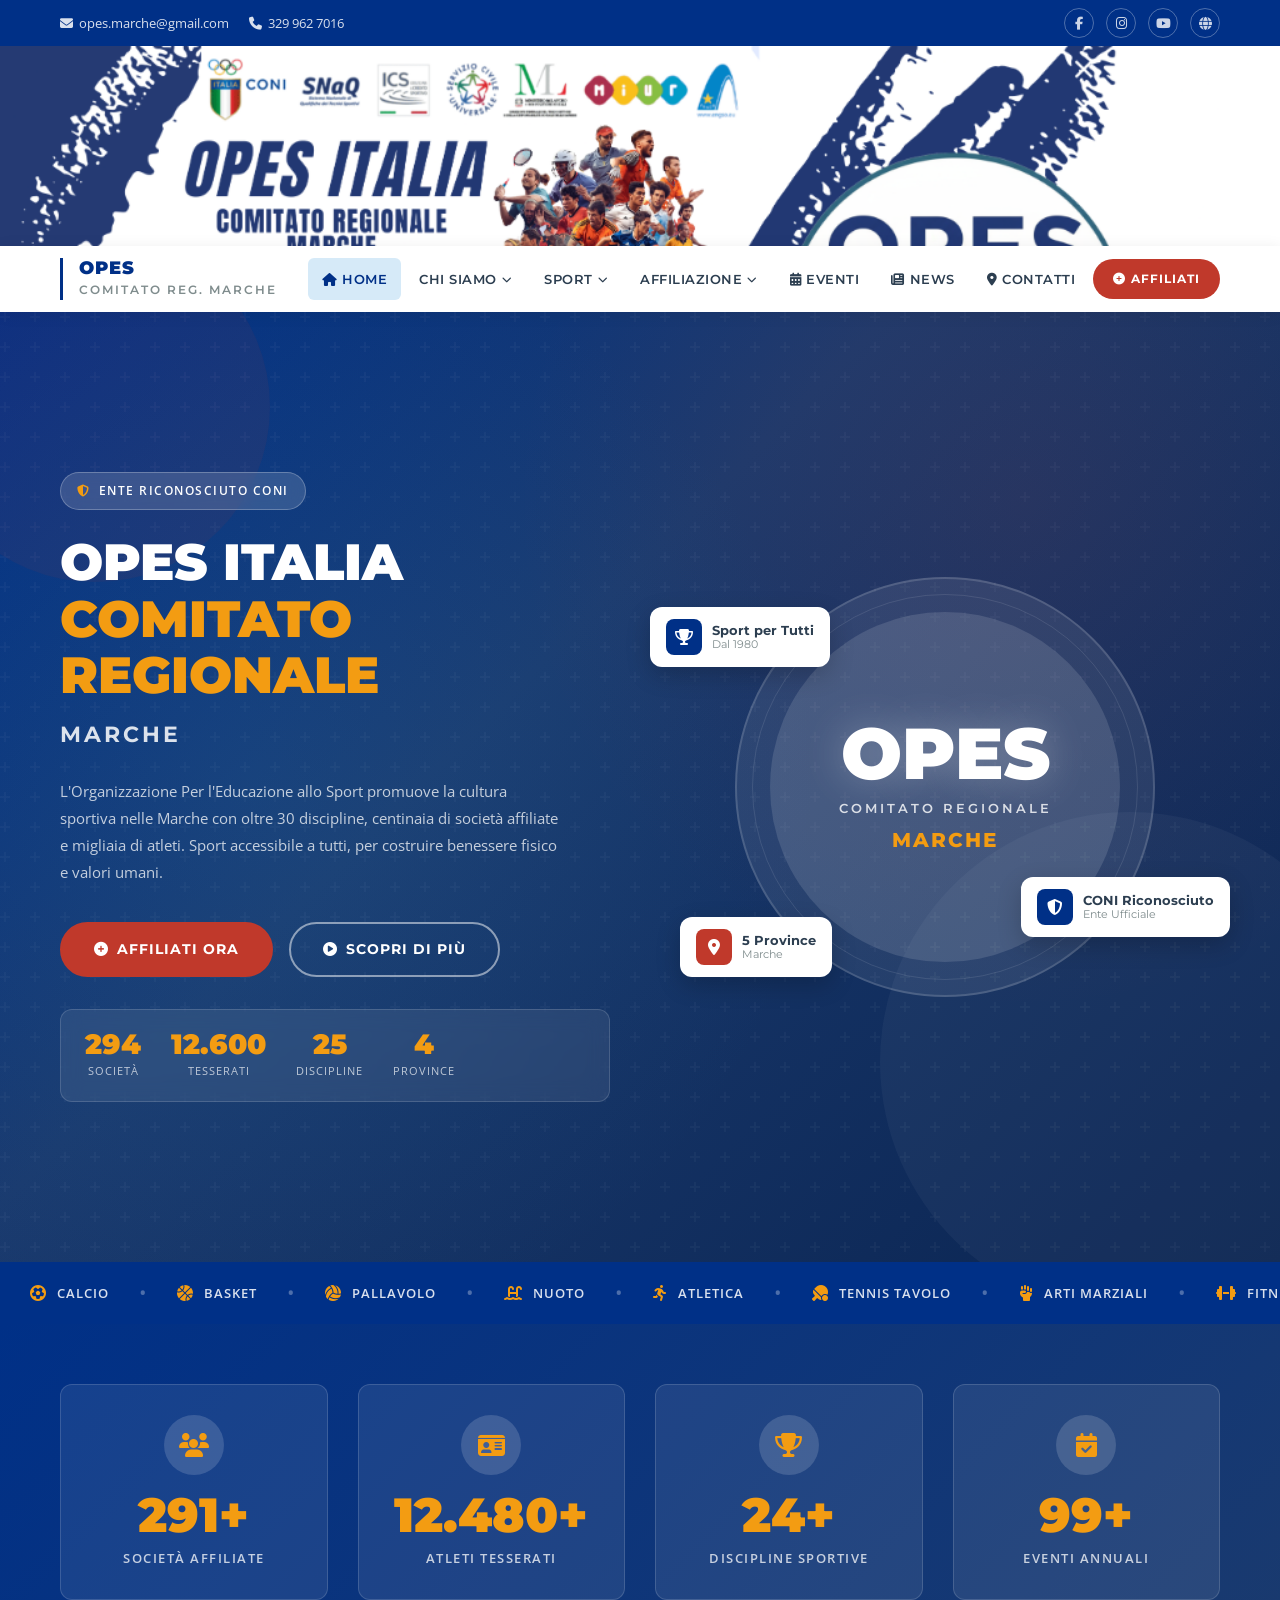
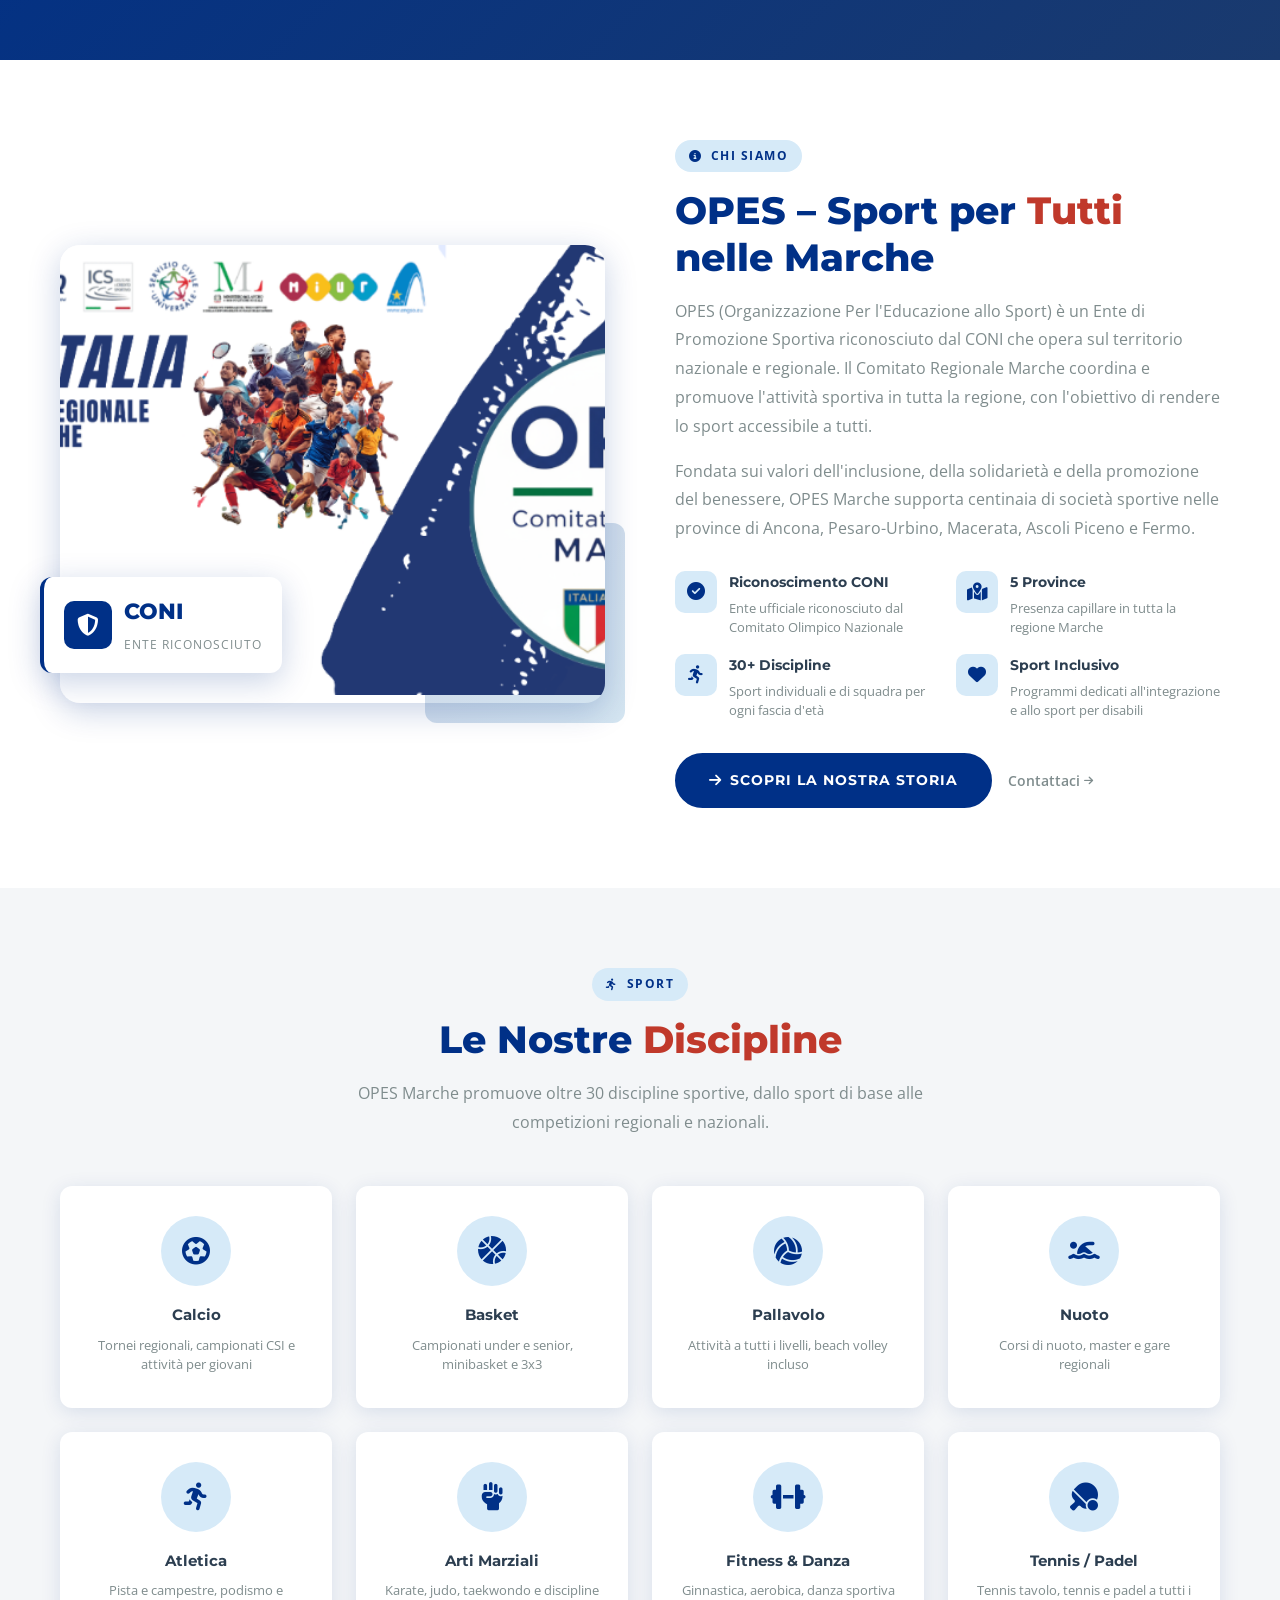
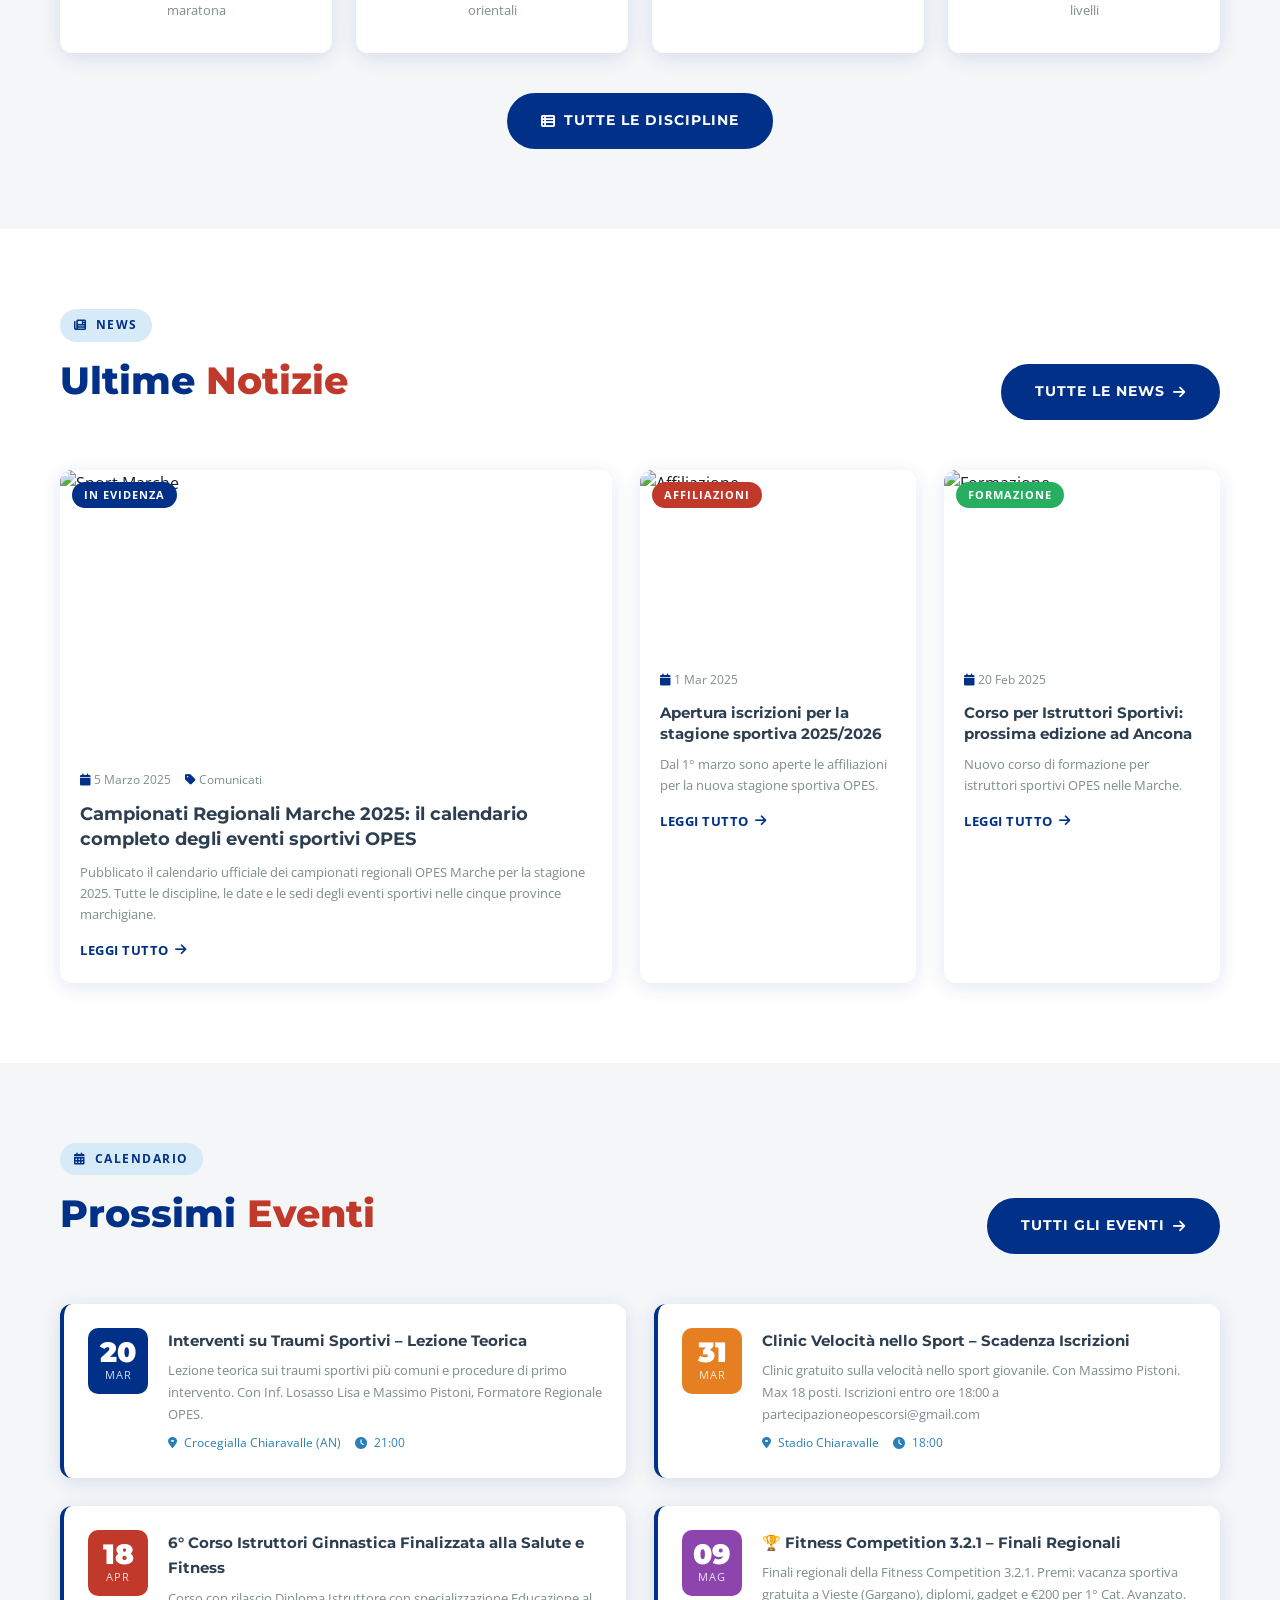
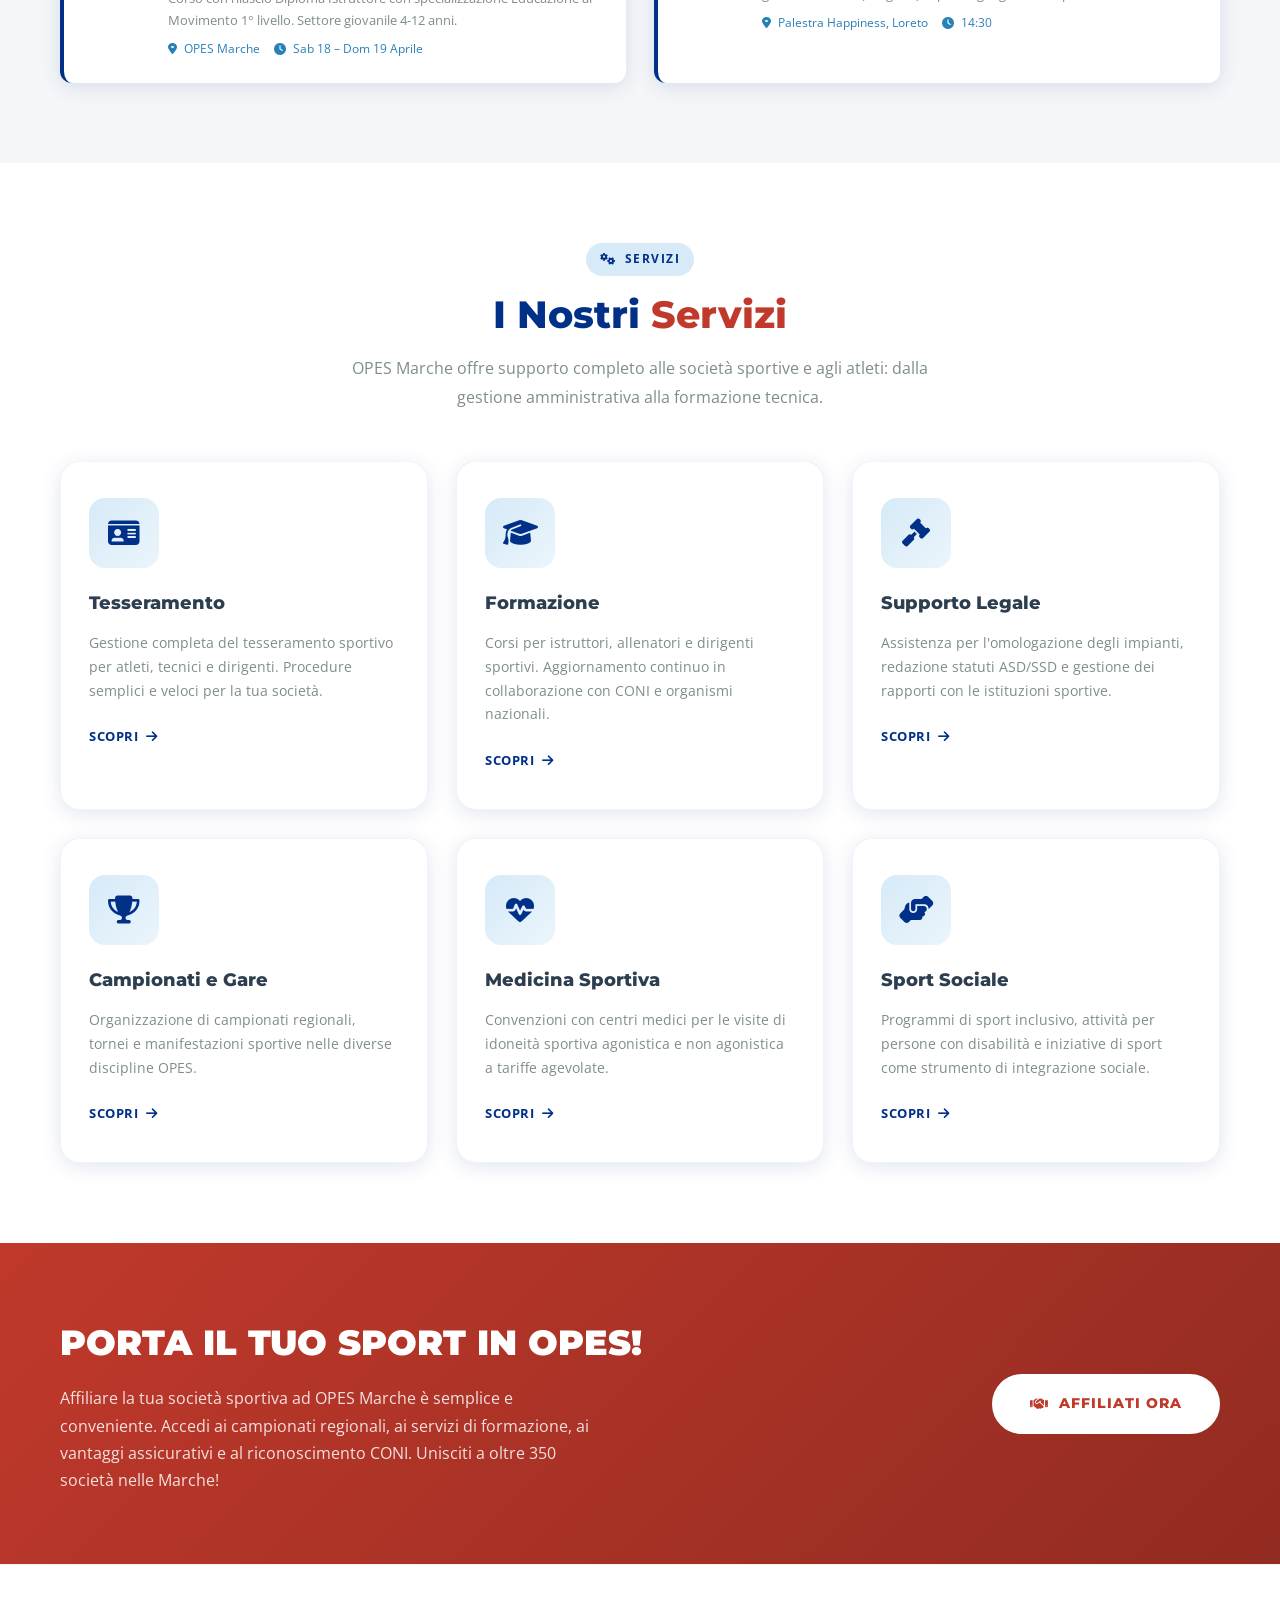
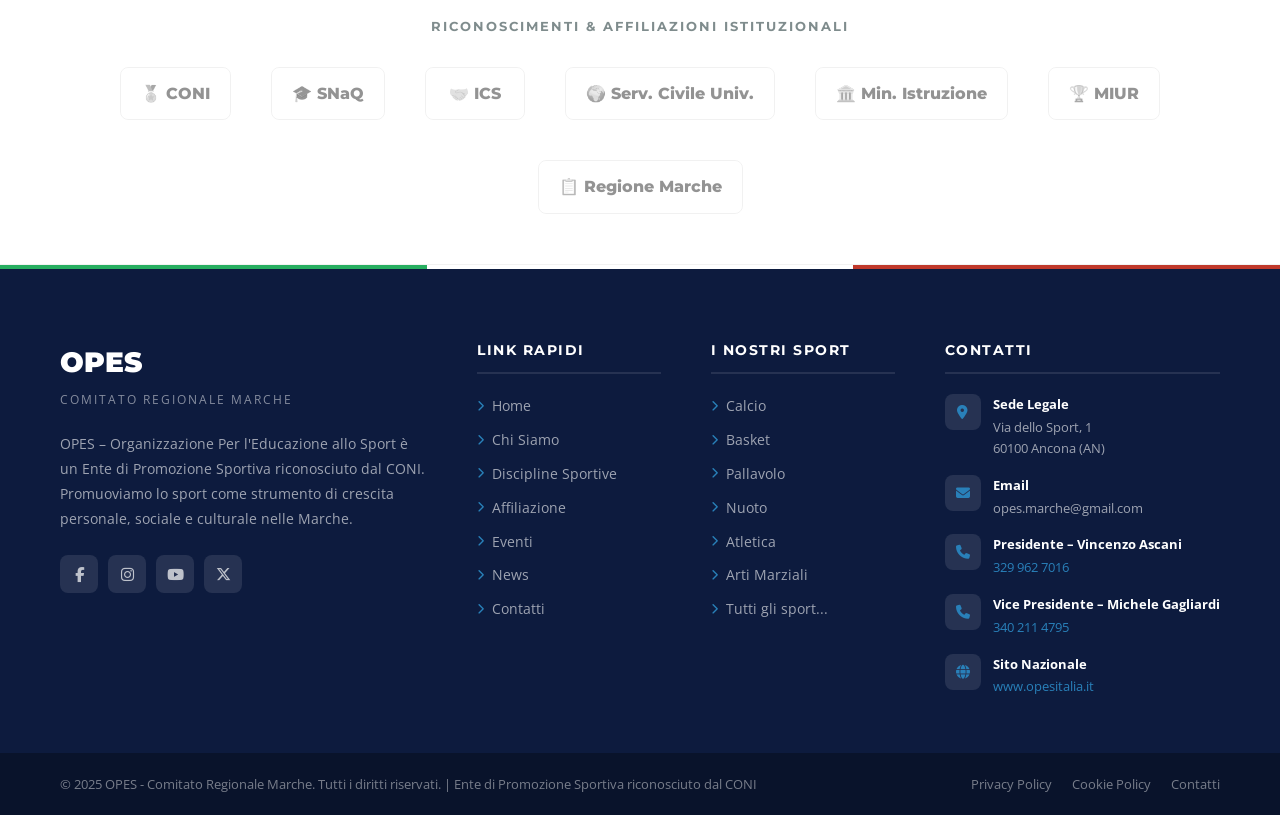
==== index.html @ 9b812dfc "Add files via upload" ====
<!DOCTYPE html>
<html lang="it">
<head>
  <meta charset="UTF-8">
  <meta name="viewport" content="width=device-width, initial-scale=1.0">
  <meta name="description" content="OPES Italia - Comitato Regionale Marche. Ente di Promozione Sportiva riconosciuto dal CONI. Affiliazioni, sport, eventi e attività sportive nelle Marche.">
  <meta name="keywords" content="OPES, sport, Marche, promozione sportiva, CONI, affiliazione, atletica, calcio, basket, pallavolo">
  <meta property="og:title" content="OPES - Comitato Regionale Marche">
  <meta property="og:description" content="Ente di Promozione Sportiva riconosciuto dal CONI. Sport per tutti nelle Marche.">
  <title>OPES - Comitato Regionale Marche</title>
  
  <!-- Fonts -->
  <link href="https://fonts.googleapis.com/css2?family=Montserrat:wght@300;400;500;600;700;800;900&family=Open+Sans:wght@300;400;600;700&display=swap" rel="stylesheet">
  
  <!-- Font Awesome -->
  <link rel="stylesheet" href="https://cdn.jsdelivr.net/npm/@fortawesome/fontawesome-free@6.4.0/css/all.min.css">
  
  <!-- Custom CSS -->
  <link rel="stylesheet" href="css/style.css">

  <style>
    /* Estenzione stili pagina specifica */
    .header-img-banner {
      width: 100%;
      overflow: hidden;
      max-height: 200px;
      display: block;
    }
    .header-img-banner img {
      width: 100%;
      object-fit: cover;
      object-position: center;
    }
  </style>
</head>
<body>

  <!-- TOP BAR -->
  <div class="top-bar">
    <div class="container">
      <div class="top-bar-left">
        <a href="mailto:opes.marche@gmail.com">
          <i class="fas fa-envelope"></i> opes.marche@gmail.com
        </a>
        <a href="tel:+393299627016">
          <i class="fas fa-phone"></i> 329 962 7016
        </a>
      </div>
      <div class="top-bar-right">
        <a href="https://www.facebook.com/opesmarche" target="_blank" aria-label="Facebook"><i class="fab fa-facebook-f"></i></a>
        <a href="https://www.instagram.com/opesmarche" target="_blank" aria-label="Instagram"><i class="fab fa-instagram"></i></a>
        <a href="https://www.youtube.com/@opesmarche" target="_blank" aria-label="YouTube"><i class="fab fa-youtube"></i></a>
        <a href="https://www.opesitalia.it" target="_blank" aria-label="Sito Nazionale"><i class="fas fa-globe"></i></a>
      </div>
    </div>
  </div>

  <!-- HEADER BANNER IMAGE -->
  <div class="header-img-banner" id="topBanner">
    <img src="images/header.png" alt="OPES Italia - Comitato Regionale Marche" loading="eager">
  </div>

  <!-- STICKY NAVBAR -->
  <header class="header" id="mainHeader">
    <div class="container">
      <nav class="navbar" role="navigation" aria-label="Navigazione principale">
        
        <!-- Logo -->
        <a href="index.html" class="logo-area" aria-label="Home OPES Marche">
          <div class="logo-text-area">
            <div class="logo-title">OPES</div>
            <div class="logo-subtitle">Comitato Reg. Marche</div>
          </div>
        </a>

        <!-- Menu -->
        <ul class="nav-menu" id="navMenu">
          <button class="mobile-menu-close" id="closeMenu" aria-label="Chiudi menu">
            <i class="fas fa-times"></i>
          </button>

          <li class="nav-item">
            <a href="index.html" class="nav-link active">
              <i class="fas fa-home"></i> Home
            </a>
          </li>

          <li class="nav-item">
            <a href="chi-siamo.html" class="nav-link">
              Chi Siamo <i class="fas fa-chevron-down fa-xs"></i>
            </a>
            <ul class="dropdown">
              <li><a href="chi-siamo.html" class="dropdown-link"><i class="fas fa-info-circle"></i> La nostra storia</a></li>
              <li><a href="chi-siamo.html#missione" class="dropdown-link"><i class="fas fa-bullseye"></i> Missione e Valori</a></li>
              <li><a href="chi-siamo.html#consiglio" class="dropdown-link"><i class="fas fa-users"></i> Il Consiglio</a></li>
              <li><a href="chi-siamo.html#statuto" class="dropdown-link"><i class="fas fa-file-alt"></i> Statuto</a></li>
            </ul>
          </li>

          <li class="nav-item">
            <a href="sport.html" class="nav-link">
              Sport <i class="fas fa-chevron-down fa-xs"></i>
            </a>
            <ul class="dropdown">
              <li><a href="sport.html" class="dropdown-link"><i class="fas fa-running"></i> Tutte le Discipline</a></li>
              <li><a href="sport.html#calcio" class="dropdown-link"><i class="fas fa-futbol"></i> Calcio</a></li>
              <li><a href="sport.html#basket" class="dropdown-link"><i class="fas fa-basketball-ball"></i> Basket</a></li>
              <li><a href="sport.html#pallavolo" class="dropdown-link"><i class="fas fa-volleyball-ball"></i> Pallavolo</a></li>
              <li><a href="sport.html#tennis" class="dropdown-link"><i class="fas fa-table-tennis"></i> Tennis / Padel</a></li>
              <li><a href="sport.html#nuoto" class="dropdown-link"><i class="fas fa-swimmer"></i> Nuoto</a></li>
              <li><a href="sport.html#arti-marziali" class="dropdown-link"><i class="fas fa-fist-raised"></i> Arti Marziali</a></li>
            </ul>
          </li>

          <li class="nav-item">
            <a href="affiliazione.html" class="nav-link">
              Affiliazione <i class="fas fa-chevron-down fa-xs"></i>
            </a>
            <ul class="dropdown">
              <li><a href="affiliazione.html" class="dropdown-link"><i class="fas fa-handshake"></i> Affiliati al Comitato</a></li>
              <li><a href="affiliazione.html#come-affiliarsi" class="dropdown-link"><i class="fas fa-plus-circle"></i> Come Affiliarsi</a></li>
              <li><a href="affiliazione.html#vantaggi" class="dropdown-link"><i class="fas fa-star"></i> Vantaggi</a></li>
              <li><a href="affiliazione.html#tessere" class="dropdown-link"><i class="fas fa-id-card"></i> Tessere Sportive</a></li>
            </ul>
          </li>

          <li class="nav-item">
            <a href="eventi.html" class="nav-link">
              <i class="fas fa-calendar-alt"></i> Eventi
            </a>
          </li>

          <li class="nav-item">
            <a href="news.html" class="nav-link">
              <i class="fas fa-newspaper"></i> News
            </a>
          </li>

          <li class="nav-item">
            <a href="contatti.html" class="nav-link">
              <i class="fas fa-map-marker-alt"></i> Contatti
            </a>
          </li>

          <li class="nav-item">
            <a href="affiliazione.html#come-affiliarsi" class="nav-link header-cta">
              <i class="fas fa-plus-circle"></i> Affiliati
            </a>
          </li>
        </ul>

        <!-- Hamburger -->
        <button class="hamburger" id="hamburger" aria-label="Apri menu" aria-expanded="false">
          <span></span>
          <span></span>
          <span></span>
        </button>
      </nav>
    </div>
  </header>

  <!-- ============================================
       HERO SECTION
       ============================================ -->
  <section class="hero" id="home">
    <div class="hero-bg-pattern"></div>
    <div class="hero-brush"></div>
    <div class="hero-brush-2"></div>
    
    <div class="container">
      <div class="hero-content">
        <div class="hero-badge">
          <i class="fas fa-shield-alt"></i>
          Ente Riconosciuto CONI
        </div>
        <h1 class="hero-title">
          OPES ITALIA
          <span>Comitato Regionale</span>
        </h1>
        <p class="hero-subtitle">Marche</p>
        <p class="hero-text">
          L'Organizzazione Per l'Educazione allo Sport promuove la cultura sportiva 
          nelle Marche con oltre 30 discipline, centinaia di società affiliate e 
          migliaia di atleti. Sport accessibile a tutti, per costruire benessere 
          fisico e valori umani.
        </p>
        <div class="hero-buttons">
          <a href="affiliazione.html" class="btn-primary">
            <i class="fas fa-plus-circle"></i> Affiliati Ora
          </a>
          <a href="chi-siamo.html" class="btn-outline">
            <i class="fas fa-play-circle"></i> Scopri di Più
          </a>
        </div>
        <div class="hero-stats">
          <div class="hero-stat">
            <div class="hero-stat-number counter" data-target="350">0</div>
            <div class="hero-stat-label">Società</div>
          </div>
          <div class="hero-stat">
            <div class="hero-stat-number counter" data-target="15000">0</div>
            <div class="hero-stat-label">Tesserati</div>
          </div>
          <div class="hero-stat">
            <div class="hero-stat-number counter" data-target="30">0</div>
            <div class="hero-stat-label">Discipline</div>
          </div>
          <div class="hero-stat">
            <div class="hero-stat-number counter" data-target="5">0</div>
            <div class="hero-stat-label">Province</div>
          </div>
        </div>
      </div>

      <!-- Hero Image Circle -->
      <div class="hero-image-area">
        <div class="hero-circle">
          <div class="hero-circle-inner">
            <div class="hero-opes-logo">OPES</div>
            <div class="hero-opes-sub">Comitato Regionale</div>
            <div class="hero-opes-region">Marche</div>
          </div>
        </div>

        <div class="floating-badge floating-badge-1">
          <div class="badge-icon"><i class="fas fa-trophy"></i></div>
          <div class="badge-text">
            Sport per Tutti
            <small>Dal 1980</small>
          </div>
        </div>

        <div class="floating-badge floating-badge-2">
          <div class="badge-icon"><i class="fas fa-shield-alt"></i></div>
          <div class="badge-text">
            CONI Riconosciuto
            <small>Ente Ufficiale</small>
          </div>
        </div>

        <div class="floating-badge floating-badge-3">
          <div class="badge-icon" style="background: var(--opes-red);"><i class="fas fa-map-marker-alt"></i></div>
          <div class="badge-text">
            5 Province
            <small>Marche</small>
          </div>
        </div>
      </div>
    </div>
  </section>

  <!-- SPORT TICKER -->
  <div class="sport-ticker" aria-hidden="true">
    <div class="ticker-inner" id="tickerInner">
      <span class="ticker-item"><i class="fas fa-futbol"></i> Calcio</span>
      <span class="ticker-sep">•</span>
      <span class="ticker-item"><i class="fas fa-basketball-ball"></i> Basket</span>
      <span class="ticker-sep">•</span>
      <span class="ticker-item"><i class="fas fa-volleyball-ball"></i> Pallavolo</span>
      <span class="ticker-sep">•</span>
      <span class="ticker-item"><i class="fas fa-swimming-pool"></i> Nuoto</span>
      <span class="ticker-sep">•</span>
      <span class="ticker-item"><i class="fas fa-running"></i> Atletica</span>
      <span class="ticker-sep">•</span>
      <span class="ticker-item"><i class="fas fa-table-tennis"></i> Tennis Tavolo</span>
      <span class="ticker-sep">•</span>
      <span class="ticker-item"><i class="fas fa-fist-raised"></i> Arti Marziali</span>
      <span class="ticker-sep">•</span>
      <span class="ticker-item"><i class="fas fa-dumbbell"></i> Fitness</span>
      <span class="ticker-sep">•</span>
      <span class="ticker-item"><i class="fas fa-bicycle"></i> Ciclismo</span>
      <span class="ticker-sep">•</span>
      <span class="ticker-item"><i class="fas fa-horse"></i> Equitazione</span>
      <span class="ticker-sep">•</span>
      <span class="ticker-item"><i class="fas fa-golf-ball"></i> Golf</span>
      <span class="ticker-sep">•</span>
      <span class="ticker-item"><i class="fas fa-skiing"></i> Sci</span>
      <span class="ticker-sep">•</span>
      <span class="ticker-item"><i class="fas fa-futbol"></i> Calcio</span>
      <span class="ticker-sep">•</span>
      <span class="ticker-item"><i class="fas fa-basketball-ball"></i> Basket</span>
      <span class="ticker-sep">•</span>
      <span class="ticker-item"><i class="fas fa-volleyball-ball"></i> Pallavolo</span>
      <span class="ticker-sep">•</span>
      <span class="ticker-item"><i class="fas fa-swimming-pool"></i> Nuoto</span>
      <span class="ticker-sep">•</span>
      <span class="ticker-item"><i class="fas fa-running"></i> Atletica</span>
      <span class="ticker-sep">•</span>
      <span class="ticker-item"><i class="fas fa-table-tennis"></i> Tennis Tavolo</span>
      <span class="ticker-sep">•</span>
      <span class="ticker-item"><i class="fas fa-fist-raised"></i> Arti Marziali</span>
      <span class="ticker-sep">•</span>
      <span class="ticker-item"><i class="fas fa-dumbbell"></i> Fitness</span>
      <span class="ticker-sep">•</span>
      <span class="ticker-item"><i class="fas fa-bicycle"></i> Ciclismo</span>
      <span class="ticker-sep">•</span>
      <span class="ticker-item"><i class="fas fa-horse"></i> Equitazione</span>
      <span class="ticker-sep">•</span>
      <span class="ticker-item"><i class="fas fa-golf-ball"></i> Golf</span>
      <span class="ticker-sep">•</span>
      <span class="ticker-item"><i class="fas fa-skiing"></i> Sci</span>
    </div>
  </div>

  <!-- ============================================
       STATS SECTION
       ============================================ -->
  <section class="stats-section">
    <div class="container">
      <div class="stats-grid">
        <div class="stat-card fade-in">
          <div class="stat-icon"><i class="fas fa-users"></i></div>
          <div class="stat-number"><span class="counter" data-target="350">0</span><span>+</span></div>
          <div class="stat-label">Società Affiliate</div>
        </div>
        <div class="stat-card fade-in">
          <div class="stat-icon"><i class="fas fa-id-card"></i></div>
          <div class="stat-number"><span class="counter" data-target="15000">0</span><span>+</span></div>
          <div class="stat-label">Atleti Tesserati</div>
        </div>
        <div class="stat-card fade-in">
          <div class="stat-icon"><i class="fas fa-trophy"></i></div>
          <div class="stat-number"><span class="counter" data-target="30">0</span><span>+</span></div>
          <div class="stat-label">Discipline Sportive</div>
        </div>
        <div class="stat-card fade-in">
          <div class="stat-icon"><i class="fas fa-calendar-check"></i></div>
          <div class="stat-number"><span class="counter" data-target="120">0</span><span>+</span></div>
          <div class="stat-label">Eventi Annuali</div>
        </div>
      </div>
    </div>
  </section>

  <!-- ============================================
       CHI SIAMO
       ============================================ -->
  <section class="about-section" id="chi-siamo">
    <div class="container">
      <div class="about-grid">
        <div class="about-image-area fade-in">
          <div class="about-main-img">
            <img src="images/header.png" alt="OPES Marche - Sport per tutti" loading="lazy">
          </div>
          <div class="about-accent"></div>
          <div class="about-badge-img">
            <div class="badge-icon-lg"><i class="fas fa-shield-alt"></i></div>
            <div class="about-badge-text">
              <strong>CONI</strong>
              <span>Ente Riconosciuto</span>
            </div>
          </div>
        </div>
        <div class="about-content fade-in">
          <div class="section-label"><i class="fas fa-info-circle"></i> Chi Siamo</div>
          <h2 class="section-title">OPES – Sport per <span>Tutti</span> nelle Marche</h2>
          <p class="section-text">
            OPES (Organizzazione Per l'Educazione allo Sport) è un Ente di Promozione Sportiva 
            riconosciuto dal CONI che opera sul territorio nazionale e regionale. Il Comitato 
            Regionale Marche coordina e promuove l'attività sportiva in tutta la regione, con 
            l'obiettivo di rendere lo sport accessibile a tutti.
          </p>
          <p class="section-text" style="margin-top:16px;">
            Fondata sui valori dell'inclusione, della solidarietà e della promozione del benessere, 
            OPES Marche supporta centinaia di società sportive nelle province di Ancona, Pesaro-Urbino, 
            Macerata, Ascoli Piceno e Fermo.
          </p>
          <div class="features-list">
            <div class="feature-item">
              <div class="feature-icon"><i class="fas fa-check-circle"></i></div>
              <div class="feature-text">
                <h4>Riconoscimento CONI</h4>
                <p>Ente ufficiale riconosciuto dal Comitato Olimpico Nazionale</p>
              </div>
            </div>
            <div class="feature-item">
              <div class="feature-icon"><i class="fas fa-map-marked-alt"></i></div>
              <div class="feature-text">
                <h4>5 Province</h4>
                <p>Presenza capillare in tutta la regione Marche</p>
              </div>
            </div>
            <div class="feature-item">
              <div class="feature-icon"><i class="fas fa-running"></i></div>
              <div class="feature-text">
                <h4>30+ Discipline</h4>
                <p>Sport individuali e di squadra per ogni fascia d'età</p>
              </div>
            </div>
            <div class="feature-item">
              <div class="feature-icon"><i class="fas fa-heart"></i></div>
              <div class="feature-text">
                <h4>Sport Inclusivo</h4>
                <p>Programmi dedicati all'integrazione e allo sport per disabili</p>
              </div>
            </div>
          </div>
          <div class="about-cta">
            <a href="chi-siamo.html" class="btn-blue">
              <i class="fas fa-arrow-right"></i> Scopri la nostra storia
            </a>
            <a href="contatti.html" style="color: var(--gray); font-size: 14px; font-weight: 600;">
              Contattaci <i class="fas fa-arrow-right fa-xs"></i>
            </a>
          </div>
        </div>
      </div>
    </div>
  </section>

  <!-- ============================================
       DISCIPLINE SPORTIVE
       ============================================ -->
  <section class="sport-section" id="sport">
    <div class="container">
      <div class="section-header centered fade-in">
        <div class="section-label"><i class="fas fa-running"></i> Sport</div>
        <h2 class="section-title">Le Nostre <span>Discipline</span></h2>
        <p class="section-text">
          OPES Marche promuove oltre 30 discipline sportive, dallo sport di base 
          alle competizioni regionali e nazionali.
        </p>
      </div>
      <div class="sports-grid">
        <div class="sport-card fade-in">
          <div class="sport-card-icon"><i class="fas fa-futbol"></i></div>
          <h3>Calcio</h3>
          <p>Tornei regionali, campionati CSI e attività per giovani</p>
        </div>
        <div class="sport-card fade-in">
          <div class="sport-card-icon"><i class="fas fa-basketball-ball"></i></div>
          <h3>Basket</h3>
          <p>Campionati under e senior, minibasket e 3x3</p>
        </div>
        <div class="sport-card fade-in">
          <div class="sport-card-icon"><i class="fas fa-volleyball-ball"></i></div>
          <h3>Pallavolo</h3>
          <p>Attività a tutti i livelli, beach volley incluso</p>
        </div>
        <div class="sport-card fade-in">
          <div class="sport-card-icon"><i class="fas fa-swimmer"></i></div>
          <h3>Nuoto</h3>
          <p>Corsi di nuoto, master e gare regionali</p>
        </div>
        <div class="sport-card fade-in">
          <div class="sport-card-icon"><i class="fas fa-running"></i></div>
          <h3>Atletica</h3>
          <p>Pista e campestre, podismo e maratona</p>
        </div>
        <div class="sport-card fade-in">
          <div class="sport-card-icon"><i class="fas fa-fist-raised"></i></div>
          <h3>Arti Marziali</h3>
          <p>Karate, judo, taekwondo e discipline orientali</p>
        </div>
        <div class="sport-card fade-in">
          <div class="sport-card-icon"><i class="fas fa-dumbbell"></i></div>
          <h3>Fitness & Danza</h3>
          <p>Ginnastica, aerobica, danza sportiva</p>
        </div>
        <div class="sport-card fade-in">
          <div class="sport-card-icon"><i class="fas fa-table-tennis"></i></div>
          <h3>Tennis / Padel</h3>
          <p>Tennis tavolo, tennis e padel a tutti i livelli</p>
        </div>
      </div>
      <div style="text-align: center; margin-top: 40px;">
        <a href="sport.html" class="btn-blue">
          <i class="fas fa-th-list"></i> Tutte le Discipline
        </a>
      </div>
    </div>
  </section>

  <!-- ============================================
       NEWS
       ============================================ -->
  <section class="news-section" id="news">
    <div class="container">
      <div class="section-header fade-in" style="display: flex; justify-content: space-between; align-items: flex-end;">
        <div>
          <div class="section-label"><i class="fas fa-newspaper"></i> News</div>
          <h2 class="section-title">Ultime <span>Notizie</span></h2>
        </div>
        <a href="news.html" class="btn-blue" style="white-space: nowrap;">Tutte le News <i class="fas fa-arrow-right"></i></a>
      </div>
      <div class="news-grid" id="newsGrid">
        <!-- News caricate dinamicamente -->
        <div class="news-card featured fade-in">
          <div class="news-img">
            <img src="https://images.unsplash.com/photo-1461896836934-ffe607ba8211?w=700&q=80" alt="Sport Marche" loading="lazy">
            <span class="news-category">In Evidenza</span>
          </div>
          <div class="news-body">
            <div class="news-meta">
              <span><i class="fas fa-calendar"></i> 5 Marzo 2025</span>
              <span><i class="fas fa-tag"></i> Comunicati</span>
            </div>
            <h3>Campionati Regionali Marche 2025: il calendario completo degli eventi sportivi OPES</h3>
            <p>Pubblicato il calendario ufficiale dei campionati regionali OPES Marche per la stagione 2025. Tutte le discipline, le date e le sedi degli eventi sportivi nelle cinque province marchigiane.</p>
            <a href="news.html" class="news-link">Leggi tutto <i class="fas fa-arrow-right"></i></a>
          </div>
        </div>

        <div class="news-card fade-in">
          <div class="news-img">
            <img src="https://images.unsplash.com/photo-1547347298-4074fc3086f0?w=400&q=80" alt="Affiliazione" loading="lazy">
            <span class="news-category red">Affiliazioni</span>
          </div>
          <div class="news-body">
            <div class="news-meta">
              <span><i class="fas fa-calendar"></i> 1 Mar 2025</span>
            </div>
            <h3>Apertura iscrizioni per la stagione sportiva 2025/2026</h3>
            <p>Dal 1° marzo sono aperte le affiliazioni per la nuova stagione sportiva OPES.</p>
            <a href="affiliazione.html" class="news-link">Leggi tutto <i class="fas fa-arrow-right"></i></a>
          </div>
        </div>

        <div class="news-card fade-in">
          <div class="news-img">
            <img src="https://images.unsplash.com/photo-1593079831268-3381b0db4a77?w=400&q=80" alt="Formazione" loading="lazy">
            <span class="news-category green">Formazione</span>
          </div>
          <div class="news-body">
            <div class="news-meta">
              <span><i class="fas fa-calendar"></i> 20 Feb 2025</span>
            </div>
            <h3>Corso per Istruttori Sportivi: prossima edizione ad Ancona</h3>
            <p>Nuovo corso di formazione per istruttori sportivi OPES nelle Marche.</p>
            <a href="news.html" class="news-link">Leggi tutto <i class="fas fa-arrow-right"></i></a>
          </div>
        </div>
      </div>
    </div>
  </section>

  <!-- ============================================
       EVENTI
       ============================================ -->
  <section class="eventi-section" id="eventi">
    <div class="container">
      <div class="section-header fade-in" style="display: flex; justify-content: space-between; align-items: flex-end;">
        <div>
          <div class="section-label"><i class="fas fa-calendar-alt"></i> Calendario</div>
          <h2 class="section-title">Prossimi <span>Eventi</span></h2>
        </div>
        <a href="eventi.html" class="btn-blue" style="white-space: nowrap;">Tutti gli eventi <i class="fas fa-arrow-right"></i></a>
      </div>
      <div class="eventi-grid" id="eventiGrid">
        <div class="evento-card fade-in">
          <div class="evento-date">
            <div class="day">20</div>
            <div class="month">Mar</div>
          </div>
          <div class="evento-info">
            <h4>Interventi su Traumi Sportivi – Lezione Teorica</h4>
            <p>Lezione teorica sui traumi sportivi più comuni e procedure di primo intervento. Con Inf. Losasso Lisa e Massimo Pistoni, Formatore Regionale OPES.</p>
            <div class="evento-meta">
              <span><i class="fas fa-map-marker-alt"></i> Crocegialla Chiaravalle (AN)</span>
              <span><i class="fas fa-clock"></i> 21:00</span>
            </div>
          </div>
        </div>
        <div class="evento-card fade-in">
          <div class="evento-date" style="background: #e67e22">
            <div class="day">31</div>
            <div class="month">Mar</div>
          </div>
          <div class="evento-info">
            <h4>Clinic Velocità nello Sport – Scadenza Iscrizioni</h4>
            <p>Clinic gratuito sulla velocità nello sport giovanile. Con Massimo Pistoni. Max 18 posti. Iscrizioni entro ore 18:00 a partecipazioneopescorsi@gmail.com</p>
            <div class="evento-meta">
              <span><i class="fas fa-map-marker-alt"></i> Stadio Chiaravalle</span>
              <span><i class="fas fa-clock"></i> 18:00</span>
            </div>
          </div>
        </div>
        <div class="evento-card fade-in">
          <div class="evento-date" style="background: var(--opes-red)">
            <div class="day">18</div>
            <div class="month">Apr</div>
          </div>
          <div class="evento-info">
            <h4>6° Corso Istruttori Ginnastica Finalizzata alla Salute e Fitness</h4>
            <p>Corso con rilascio Diploma Istruttore con specializzazione Educazione al Movimento 1° livello. Settore giovanile 4-12 anni.</p>
            <div class="evento-meta">
              <span><i class="fas fa-map-marker-alt"></i> OPES Marche</span>
              <span><i class="fas fa-clock"></i> Sab 18 – Dom 19 Aprile</span>
            </div>
          </div>
        </div>
        <div class="evento-card fade-in">
          <div class="evento-date" style="background: #8e44ad">
            <div class="day">09</div>
            <div class="month">Mag</div>
          </div>
          <div class="evento-info">
            <h4>🏆 Fitness Competition 3.2.1 – Finali Regionali</h4>
            <p>Finali regionali della Fitness Competition 3.2.1. Premi: vacanza sportiva gratuita a Vieste (Gargano), diplomi, gadget e €200 per 1° Cat. Avanzato.</p>
            <div class="evento-meta">
              <span><i class="fas fa-map-marker-alt"></i> Palestra Happiness, Loreto</span>
              <span><i class="fas fa-clock"></i> 14:30</span>
            </div>
          </div>
        </div>
      </div>
    </div>
  </section>

  <!-- ============================================
       SERVIZI
       ============================================ -->
  <section class="servizi-section" id="servizi">
    <div class="container">
      <div class="section-header centered fade-in">
        <div class="section-label"><i class="fas fa-cogs"></i> Servizi</div>
        <h2 class="section-title">I Nostri <span>Servizi</span></h2>
        <p class="section-text">
          OPES Marche offre supporto completo alle società sportive e agli atleti: 
          dalla gestione amministrativa alla formazione tecnica.
        </p>
      </div>
      <div class="servizi-grid">
        <div class="servizio-card fade-in">
          <div class="servizio-icon"><i class="fas fa-id-card"></i></div>
          <h3>Tesseramento</h3>
          <p>Gestione completa del tesseramento sportivo per atleti, tecnici e dirigenti. Procedure semplici e veloci per la tua società.</p>
          <a href="affiliazione.html#tessere" class="servizio-link">Scopri <i class="fas fa-arrow-right"></i></a>
        </div>
        <div class="servizio-card fade-in">
          <div class="servizio-icon"><i class="fas fa-graduation-cap"></i></div>
          <h3>Formazione</h3>
          <p>Corsi per istruttori, allenatori e dirigenti sportivi. Aggiornamento continuo in collaborazione con CONI e organismi nazionali.</p>
          <a href="chi-siamo.html" class="servizio-link">Scopri <i class="fas fa-arrow-right"></i></a>
        </div>
        <div class="servizio-card fade-in">
          <div class="servizio-icon"><i class="fas fa-gavel"></i></div>
          <h3>Supporto Legale</h3>
          <p>Assistenza per l'omologazione degli impianti, redazione statuti ASD/SSD e gestione dei rapporti con le istituzioni sportive.</p>
          <a href="contatti.html" class="servizio-link">Scopri <i class="fas fa-arrow-right"></i></a>
        </div>
        <div class="servizio-card fade-in">
          <div class="servizio-icon"><i class="fas fa-trophy"></i></div>
          <h3>Campionati e Gare</h3>
          <p>Organizzazione di campionati regionali, tornei e manifestazioni sportive nelle diverse discipline OPES.</p>
          <a href="eventi.html" class="servizio-link">Scopri <i class="fas fa-arrow-right"></i></a>
        </div>
        <div class="servizio-card fade-in">
          <div class="servizio-icon"><i class="fas fa-heartbeat"></i></div>
          <h3>Medicina Sportiva</h3>
          <p>Convenzioni con centri medici per le visite di idoneità sportiva agonistica e non agonistica a tariffe agevolate.</p>
          <a href="contatti.html" class="servizio-link">Scopri <i class="fas fa-arrow-right"></i></a>
        </div>
        <div class="servizio-card fade-in">
          <div class="servizio-icon"><i class="fas fa-hands-helping"></i></div>
          <h3>Sport Sociale</h3>
          <p>Programmi di sport inclusivo, attività per persone con disabilità e iniziative di sport come strumento di integrazione sociale.</p>
          <a href="chi-siamo.html#missione" class="servizio-link">Scopri <i class="fas fa-arrow-right"></i></a>
        </div>
      </div>
    </div>
  </section>

  <!-- ============================================
       AFFILIAZIONE BANNER
       ============================================ -->
  <section class="affiliazione-section" id="affilia">
    <div class="container">
      <div class="affiliazione-inner">
        <div class="affiliazione-text fade-in">
          <h2>Porta il tuo sport in OPES!</h2>
          <p>
            Affiliare la tua società sportiva ad OPES Marche è semplice e conveniente. 
            Accedi ai campionati regionali, ai servizi di formazione, ai vantaggi assicurativi 
            e al riconoscimento CONI. Unisciti a oltre 350 società nelle Marche!
          </p>
        </div>
        <a href="affiliazione.html" class="btn-white fade-in">
          <i class="fas fa-handshake"></i> Affiliati Ora
        </a>
      </div>
    </div>
  </section>

  <!-- ============================================
       PARTNERS
       ============================================ -->
  <section class="partners-section">
    <div class="container">
      <p class="partners-title">Riconoscimenti & Affiliazioni Istituzionali</p>
      <div class="partners-row">
        <div class="partner-logo">🏅 CONI</div>
        <div class="partner-logo">🎓 SNaQ</div>
        <div class="partner-logo">🤝 ICS</div>
        <div class="partner-logo">🌍 Serv. Civile Univ.</div>
        <div class="partner-logo">🏛️ Min. Istruzione</div>
        <div class="partner-logo">🏆 MIUR</div>
        <div class="partner-logo">📋 Regione Marche</div>
      </div>
    </div>
  </section>

  <!-- ============================================
       FOOTER
       ============================================ -->
  <footer class="footer">
    <div class="italy-bar">
      <span></span><span></span><span></span>
    </div>
    <div class="footer-top">
      <div class="container">
        <div class="footer-grid">
          <!-- Col 1: Logo & Info -->
          <div>
            <div class="footer-logo-area">
              <div class="footer-logo-text">OPES</div>
              <div class="footer-logo-sub">Comitato Regionale Marche</div>
            </div>
            <p class="footer-desc">
              OPES – Organizzazione Per l'Educazione allo Sport è un Ente di Promozione 
              Sportiva riconosciuto dal CONI. Promuoviamo lo sport come strumento di 
              crescita personale, sociale e culturale nelle Marche.
            </p>
            <div class="footer-social">
              <a href="https://www.facebook.com/opesmarche" target="_blank" aria-label="Facebook"><i class="fab fa-facebook-f"></i></a>
              <a href="https://www.instagram.com/opesmarche" target="_blank" aria-label="Instagram"><i class="fab fa-instagram"></i></a>
              <a href="https://www.youtube.com/@opesmarche" target="_blank" aria-label="YouTube"><i class="fab fa-youtube"></i></a>
              <a href="https://twitter.com/opesitalia" target="_blank" aria-label="Twitter/X"><i class="fab fa-x-twitter"></i></a>
            </div>
          </div>

          <!-- Col 2: Link Rapidi -->
          <div class="footer-col">
            <h4>Link Rapidi</h4>
            <ul class="footer-links">
              <li><a href="index.html"><i class="fas fa-chevron-right"></i> Home</a></li>
              <li><a href="chi-siamo.html"><i class="fas fa-chevron-right"></i> Chi Siamo</a></li>
              <li><a href="sport.html"><i class="fas fa-chevron-right"></i> Discipline Sportive</a></li>
              <li><a href="affiliazione.html"><i class="fas fa-chevron-right"></i> Affiliazione</a></li>
              <li><a href="eventi.html"><i class="fas fa-chevron-right"></i> Eventi</a></li>
              <li><a href="news.html"><i class="fas fa-chevron-right"></i> News</a></li>
              <li><a href="contatti.html"><i class="fas fa-chevron-right"></i> Contatti</a></li>
            </ul>
          </div>

          <!-- Col 3: Sport -->
          <div class="footer-col">
            <h4>I nostri Sport</h4>
            <ul class="footer-links">
              <li><a href="sport.html#calcio"><i class="fas fa-chevron-right"></i> Calcio</a></li>
              <li><a href="sport.html#basket"><i class="fas fa-chevron-right"></i> Basket</a></li>
              <li><a href="sport.html#pallavolo"><i class="fas fa-chevron-right"></i> Pallavolo</a></li>
              <li><a href="sport.html#nuoto"><i class="fas fa-chevron-right"></i> Nuoto</a></li>
              <li><a href="sport.html#atletica"><i class="fas fa-chevron-right"></i> Atletica</a></li>
              <li><a href="sport.html#arti-marziali"><i class="fas fa-chevron-right"></i> Arti Marziali</a></li>
              <li><a href="sport.html"><i class="fas fa-chevron-right"></i> Tutti gli sport...</a></li>
            </ul>
          </div>

          <!-- Col 4: Contatti -->
          <div class="footer-col">
            <h4>Contatti</h4>
            <div class="footer-contact-item">
              <div class="icon"><i class="fas fa-map-marker-alt"></i></div>
              <div class="text">
                <strong>Sede Legale</strong>
                Via dello Sport, 1<br>60100 Ancona (AN)
              </div>
            </div>
            <div class="footer-contact-item">
              <div class="icon"><i class="fas fa-envelope"></i></div>
              <div class="text">
                <strong>Email</strong>
                opes.marche@gmail.com
              </div>
            </div>
            <div class="footer-contact-item">
              <div class="icon"><i class="fas fa-phone"></i></div>
              <div class="text">
                <strong>Presidente – Vincenzo Ascani</strong>
                <a href="tel:+393299627016" style="color: var(--accent-blue);">329 962 7016</a>
              </div>
            </div>
            <div class="footer-contact-item">
              <div class="icon"><i class="fas fa-phone"></i></div>
              <div class="text">
                <strong>Vice Presidente – Michele Gagliardi</strong>
                <a href="tel:+393402114795" style="color: var(--accent-blue);">340 211 4795</a>
              </div>
            </div>
            <div class="footer-contact-item">
              <div class="icon"><i class="fas fa-globe"></i></div>
              <div class="text">
                <strong>Sito Nazionale</strong>
                <a href="https://www.opesitalia.it" target="_blank" style="color: var(--accent-blue);">www.opesitalia.it</a>
              </div>
            </div>
          </div>
        </div>
      </div>
    </div>
    <div class="footer-bottom">
      <div class="container">
        <div class="footer-bottom-inner">
          <p>© 2025 OPES - Comitato Regionale Marche. Tutti i diritti riservati. | Ente di Promozione Sportiva riconosciuto dal CONI</p>
          <div class="footer-bottom-links">
            <a href="privacy.html">Privacy Policy</a>
            <a href="cookie.html">Cookie Policy</a>
            <a href="contatti.html">Contatti</a>
          </div>
        </div>
      </div>
    </div>
  </footer>

  <!-- SCROLL TO TOP -->
  <button id="scrollTop" aria-label="Torna su">
    <i class="fas fa-arrow-up"></i>
  </button>

  <!-- JS -->
  <script src="js/main.js"></script>
</body>
</html>
---- css/style.css ----
/* =============================================
   OPES Italia - Comitato Regionale Marche
   Main Stylesheet
   ============================================= */

/* Import Google Fonts */
@import url('https://fonts.googleapis.com/css2?family=Montserrat:wght@300;400;500;600;700;800;900&family=Open+Sans:wght@300;400;600;700&display=swap');

/* CSS Variables */
:root {
  --primary-blue: #003087;
  --secondary-blue: #1a5276;
  --accent-blue: #2980b9;
  --light-blue: #d6eaf8;
  --opes-red: #c0392b;
  --opes-green: #27ae60;
  --white: #ffffff;
  --light-gray: #f4f6f8;
  --gray: #7f8c8d;
  --dark-gray: #2c3e50;
  --text-dark: #1a1a2e;
  --gold: #f39c12;
  --shadow: 0 4px 20px rgba(0, 48, 135, 0.12);
  --shadow-hover: 0 8px 32px rgba(0, 48, 135, 0.22);
  --transition: all 0.3s ease;
  --border-radius: 12px;
  --border-radius-lg: 20px;
}

/* Reset & Base */
*, *::before, *::after {
  box-sizing: border-box;
  margin: 0;
  padding: 0;
}

html {
  scroll-behavior: smooth;
}

body {
  font-family: 'Open Sans', sans-serif;
  color: var(--text-dark);
  background: var(--white);
  overflow-x: hidden;
  line-height: 1.7;
}

a {
  text-decoration: none;
  color: inherit;
  transition: var(--transition);
}

ul { list-style: none; }

img { max-width: 100%; height: auto; }

/* =============================================
   TOP BAR
   ============================================= */
.top-bar {
  background: var(--primary-blue);
  color: var(--white);
  padding: 8px 0;
  font-size: 13px;
}

.top-bar .container {
  display: flex;
  justify-content: space-between;
  align-items: center;
}

.top-bar-left {
  display: flex;
  align-items: center;
  gap: 20px;
}

.top-bar-left a {
  color: rgba(255,255,255,0.85);
  display: flex;
  align-items: center;
  gap: 6px;
}

.top-bar-left a:hover { color: var(--white); }

.top-bar-right {
  display: flex;
  align-items: center;
  gap: 12px;
}

.top-bar-right a {
  color: rgba(255,255,255,0.8);
  width: 30px;
  height: 30px;
  border-radius: 50%;
  border: 1px solid rgba(255,255,255,0.3);
  display: flex;
  align-items: center;
  justify-content: center;
  font-size: 13px;
}

.top-bar-right a:hover {
  background: rgba(255,255,255,0.2);
  color: var(--white);
}

/* =============================================
   HEADER / NAVBAR
   ============================================= */
.header {
  background: var(--white);
  box-shadow: 0 2px 15px rgba(0,0,0,0.08);
  position: sticky;
  top: 0;
  z-index: 1000;
}

.navbar {
  display: flex;
  align-items: center;
  justify-content: space-between;
  padding: 12px 0;
}

.logo-area {
  display: flex;
  align-items: center;
  gap: 16px;
}

.logo-img {
  height: 70px;
  width: auto;
}

.logo-text-area {
  border-left: 3px solid var(--primary-blue);
  padding-left: 16px;
}

.logo-title {
  font-family: 'Montserrat', sans-serif;
  font-weight: 900;
  font-size: 18px;
  color: var(--primary-blue);
  line-height: 1.2;
  letter-spacing: 1px;
  text-transform: uppercase;
}

.logo-subtitle {
  font-family: 'Montserrat', sans-serif;
  font-weight: 600;
  font-size: 12px;
  color: var(--gray);
  text-transform: uppercase;
  letter-spacing: 2px;
}

/* Nav Menu */
.nav-menu {
  display: flex;
  align-items: center;
  gap: 4px;
}

.nav-item {
  position: relative;
}

.nav-link {
  display: flex;
  align-items: center;
  gap: 5px;
  padding: 10px 14px;
  font-family: 'Montserrat', sans-serif;
  font-weight: 600;
  font-size: 13px;
  color: var(--dark-gray);
  text-transform: uppercase;
  letter-spacing: 0.5px;
  border-radius: 6px;
  transition: var(--transition);
}

.nav-link:hover,
.nav-link.active {
  color: var(--primary-blue);
  background: var(--light-blue);
}

/* Dropdown */
.dropdown {
  position: absolute;
  top: calc(100% + 8px);
  left: 0;
  background: var(--white);
  box-shadow: var(--shadow-hover);
  border-radius: var(--border-radius);
  min-width: 220px;
  padding: 8px 0;
  opacity: 0;
  visibility: hidden;
  transform: translateY(-10px);
  transition: var(--transition);
  border-top: 3px solid var(--primary-blue);
  z-index: 100;
}

.nav-item:hover .dropdown {
  opacity: 1;
  visibility: visible;
  transform: translateY(0);
}

.dropdown-link {
  display: flex;
  align-items: center;
  gap: 10px;
  padding: 10px 20px;
  font-size: 13px;
  color: var(--dark-gray);
  transition: var(--transition);
}

.dropdown-link:hover {
  background: var(--light-blue);
  color: var(--primary-blue);
  padding-left: 28px;
}

.dropdown-link i {
  color: var(--primary-blue);
  width: 16px;
}

/* Hamburger */
.hamburger {
  display: none;
  flex-direction: column;
  gap: 5px;
  cursor: pointer;
  padding: 8px;
  border-radius: 6px;
  background: none;
  border: none;
}

.hamburger span {
  display: block;
  width: 24px;
  height: 2px;
  background: var(--primary-blue);
  transition: var(--transition);
  border-radius: 2px;
}

/* Header CTA Button */
.header-cta {
  background: var(--opes-red);
  color: var(--white) !important;
  padding: 10px 20px;
  border-radius: 25px;
  font-weight: 700 !important;
  font-size: 12px !important;
  letter-spacing: 1px;
}

.header-cta:hover {
  background: #a93226 !important;
  color: var(--white) !important;
  transform: translateY(-1px);
  box-shadow: 0 4px 12px rgba(192,57,43,0.4);
}

/* =============================================
   HERO SECTION
   ============================================= */
.hero {
  position: relative;
  background: linear-gradient(135deg, var(--primary-blue) 0%, #1a3a6e 40%, #0a2451 100%);
  overflow: hidden;
  min-height: 90vh;
  display: flex;
  align-items: center;
}

.hero-bg-pattern {
  position: absolute;
  inset: 0;
  background-image: 
    radial-gradient(circle at 20% 50%, rgba(41, 128, 185, 0.15) 0%, transparent 50%),
    radial-gradient(circle at 80% 20%, rgba(192, 57, 43, 0.1) 0%, transparent 40%),
    url("data:image/svg+xml,%3Csvg width='60' height='60' viewBox='0 0 60 60' xmlns='http://www.w3.org/2000/svg'%3E%3Cg fill='none' fill-rule='evenodd'%3E%3Cg fill='%23ffffff' fill-opacity='0.03'%3E%3Cpath d='M36 34v-4h-2v4h-4v2h4v4h2v-4h4v-2h-4zm0-30V0h-2v4h-4v2h4v4h2V6h4V4h-4zM6 34v-4H4v4H0v2h4v4h2v-4h4v-2H6zM6 4V0H4v4H0v2h4v4h2V6h4V4H6z'/%3E%3C/g%3E%3C/g%3E%3C/svg%3E");
  z-index: 0;
}

.hero-brush {
  position: absolute;
  right: -100px;
  bottom: -50px;
  width: 500px;
  height: 500px;
  background: rgba(255,255,255,0.04);
  border-radius: 50%;
  transform: rotate(-15deg);
}

.hero-brush-2 {
  position: absolute;
  left: -80px;
  top: -80px;
  width: 350px;
  height: 350px;
  background: rgba(192,57,43,0.08);
  border-radius: 50%;
}

.hero .container {
  position: relative;
  z-index: 2;
  display: grid;
  grid-template-columns: 1fr 1fr;
  gap: 60px;
  align-items: center;
  padding: 80px 20px;
}

.hero-badge {
  display: inline-flex;
  align-items: center;
  gap: 8px;
  background: rgba(255,255,255,0.15);
  backdrop-filter: blur(10px);
  border: 1px solid rgba(255,255,255,0.25);
  color: var(--white);
  padding: 8px 16px;
  border-radius: 25px;
  font-size: 12px;
  font-weight: 600;
  text-transform: uppercase;
  letter-spacing: 1.5px;
  margin-bottom: 24px;
}

.hero-badge i { color: var(--gold); }

.hero-title {
  font-family: 'Montserrat', sans-serif;
  font-weight: 900;
  font-size: clamp(2rem, 4vw, 3.5rem);
  color: var(--white);
  line-height: 1.1;
  margin-bottom: 12px;
  text-transform: uppercase;
}

.hero-title span {
  color: var(--gold);
  display: block;
}

.hero-subtitle {
  font-family: 'Montserrat', sans-serif;
  font-weight: 700;
  font-size: clamp(1rem, 2vw, 1.4rem);
  color: rgba(255,255,255,0.85);
  text-transform: uppercase;
  letter-spacing: 3px;
  margin-bottom: 24px;
}

.hero-text {
  color: rgba(255,255,255,0.75);
  font-size: 15px;
  line-height: 1.8;
  margin-bottom: 36px;
  max-width: 500px;
}

.hero-buttons {
  display: flex;
  gap: 16px;
  flex-wrap: wrap;
}

.btn-primary {
  background: var(--opes-red);
  color: var(--white);
  padding: 14px 32px;
  border-radius: 30px;
  font-family: 'Montserrat', sans-serif;
  font-weight: 700;
  font-size: 14px;
  text-transform: uppercase;
  letter-spacing: 1px;
  display: inline-flex;
  align-items: center;
  gap: 8px;
  transition: var(--transition);
  border: 2px solid var(--opes-red);
  cursor: pointer;
}

.btn-primary:hover {
  background: transparent;
  color: var(--opes-red);
  transform: translateY(-2px);
  box-shadow: 0 8px 24px rgba(192,57,43,0.4);
}

.btn-outline {
  background: transparent;
  color: var(--white);
  padding: 14px 32px;
  border-radius: 30px;
  font-family: 'Montserrat', sans-serif;
  font-weight: 700;
  font-size: 14px;
  text-transform: uppercase;
  letter-spacing: 1px;
  display: inline-flex;
  align-items: center;
  gap: 8px;
  transition: var(--transition);
  border: 2px solid rgba(255,255,255,0.5);
  cursor: pointer;
}

.btn-outline:hover {
  background: rgba(255,255,255,0.15);
  border-color: var(--white);
  transform: translateY(-2px);
}

/* Hero Image */
.hero-image-area {
  position: relative;
  display: flex;
  justify-content: center;
  align-items: center;
}

.hero-circle {
  width: 420px;
  height: 420px;
  border-radius: 50%;
  background: rgba(255,255,255,0.08);
  border: 2px solid rgba(255,255,255,0.15);
  display: flex;
  align-items: center;
  justify-content: center;
  position: relative;
}

.hero-circle::before {
  content: '';
  position: absolute;
  inset: 15px;
  border-radius: 50%;
  border: 1px solid rgba(255,255,255,0.1);
}

.hero-circle-inner {
  width: 350px;
  height: 350px;
  border-radius: 50%;
  background: rgba(255,255,255,0.12);
  display: flex;
  align-items: center;
  justify-content: center;
  flex-direction: column;
  text-align: center;
  padding: 30px;
}

.hero-opes-logo {
  font-family: 'Montserrat', sans-serif;
  font-weight: 900;
  font-size: 72px;
  color: var(--white);
  line-height: 1;
  text-shadow: 0 0 40px rgba(255,255,255,0.3);
}

.hero-opes-sub {
  font-family: 'Montserrat', sans-serif;
  font-weight: 600;
  font-size: 13px;
  color: rgba(255,255,255,0.8);
  text-transform: uppercase;
  letter-spacing: 3px;
  margin-top: 8px;
}

.hero-opes-region {
  font-family: 'Montserrat', sans-serif;
  font-weight: 800;
  font-size: 20px;
  color: var(--gold);
  text-transform: uppercase;
  letter-spacing: 2px;
  margin-top: 4px;
}

/* Floating badges */
.floating-badge {
  position: absolute;
  background: var(--white);
  border-radius: 12px;
  padding: 12px 16px;
  box-shadow: 0 8px 24px rgba(0,0,0,0.2);
  display: flex;
  align-items: center;
  gap: 10px;
  animation: float 3s ease-in-out infinite;
}

.floating-badge-1 { top: 30px; left: -20px; animation-delay: 0s; }
.floating-badge-2 { bottom: 60px; right: -10px; animation-delay: 1.5s; }
.floating-badge-3 { bottom: 20px; left: 10px; animation-delay: 0.8s; }

.floating-badge .badge-icon {
  width: 36px;
  height: 36px;
  border-radius: 8px;
  background: var(--primary-blue);
  display: flex;
  align-items: center;
  justify-content: center;
  color: var(--white);
  font-size: 16px;
}

.floating-badge .badge-text {
  font-family: 'Montserrat', sans-serif;
  font-weight: 700;
  font-size: 13px;
  color: var(--dark-gray);
  line-height: 1.2;
}

.floating-badge .badge-text small {
  display: block;
  font-weight: 400;
  color: var(--gray);
  font-size: 11px;
}

@keyframes float {
  0%, 100% { transform: translateY(0); }
  50% { transform: translateY(-10px); }
}

/* Hero Stats */
.hero-stats {
  background: rgba(255,255,255,0.08);
  backdrop-filter: blur(10px);
  border: 1px solid rgba(255,255,255,0.15);
  border-radius: var(--border-radius);
  padding: 20px 24px;
  display: flex;
  gap: 30px;
  margin-top: 32px;
}

.hero-stat {
  text-align: center;
}

.hero-stat-number {
  font-family: 'Montserrat', sans-serif;
  font-weight: 900;
  font-size: 28px;
  color: var(--gold);
  line-height: 1;
}

.hero-stat-label {
  font-size: 11px;
  color: rgba(255,255,255,0.7);
  text-transform: uppercase;
  letter-spacing: 1px;
  margin-top: 4px;
}

/* =============================================
   SPORT SCROLL TICKER
   ============================================= */
.sport-ticker {
  background: var(--primary-blue);
  padding: 14px 0;
  overflow: hidden;
}

.ticker-inner {
  display: flex;
  gap: 0;
  animation: ticker 25s linear infinite;
  width: max-content;
}

.ticker-item {
  display: flex;
  align-items: center;
  gap: 10px;
  padding: 0 30px;
  color: rgba(255,255,255,0.85);
  font-size: 13px;
  font-weight: 600;
  text-transform: uppercase;
  letter-spacing: 1px;
  white-space: nowrap;
}

.ticker-item i {
  color: var(--gold);
  font-size: 16px;
}

.ticker-sep {
  color: rgba(255,255,255,0.3);
  font-size: 20px;
}

@keyframes ticker {
  0% { transform: translateX(0); }
  100% { transform: translateX(-50%); }
}

/* =============================================
   CONTAINER
   ============================================= */
.container {
  max-width: 1200px;
  margin: 0 auto;
  padding: 0 20px;
}

/* =============================================
   SECTION COMMONS
   ============================================= */
section {
  padding: 80px 0;
}

.section-label {
  display: inline-flex;
  align-items: center;
  gap: 8px;
  background: var(--light-blue);
  color: var(--primary-blue);
  padding: 6px 14px;
  border-radius: 20px;
  font-size: 12px;
  font-weight: 700;
  text-transform: uppercase;
  letter-spacing: 1.5px;
  margin-bottom: 16px;
}

.section-title {
  font-family: 'Montserrat', sans-serif;
  font-weight: 800;
  font-size: clamp(1.8rem, 3vw, 2.6rem);
  color: var(--primary-blue);
  line-height: 1.2;
  margin-bottom: 16px;
}

.section-title span { color: var(--opes-red); }

.section-text {
  color: var(--gray);
  font-size: 16px;
  line-height: 1.8;
  max-width: 600px;
}

.section-header {
  margin-bottom: 50px;
}

.section-header.centered {
  text-align: center;
}

.section-header.centered .section-text {
  margin: 0 auto;
}

/* =============================================
   NUMBERS / STATS SECTION
   ============================================= */
.stats-section {
  background: linear-gradient(135deg, var(--primary-blue), #1a3a6e);
  padding: 60px 0;
}

.stats-grid {
  display: grid;
  grid-template-columns: repeat(4, 1fr);
  gap: 30px;
}

.stat-card {
  text-align: center;
  padding: 30px 20px;
  border-radius: var(--border-radius);
  background: rgba(255,255,255,0.08);
  border: 1px solid rgba(255,255,255,0.15);
  transition: var(--transition);
}

.stat-card:hover {
  background: rgba(255,255,255,0.14);
  transform: translateY(-4px);
}

.stat-icon {
  width: 60px;
  height: 60px;
  background: rgba(255,255,255,0.15);
  border-radius: 50%;
  display: flex;
  align-items: center;
  justify-content: center;
  margin: 0 auto 16px;
  font-size: 24px;
  color: var(--gold);
}

.stat-number {
  font-family: 'Montserrat', sans-serif;
  font-weight: 900;
  font-size: 3rem;
  color: var(--white);
  line-height: 1;
  margin-bottom: 8px;
}

.stat-number span { color: var(--gold); }

.stat-label {
  font-size: 13px;
  color: rgba(255,255,255,0.75);
  text-transform: uppercase;
  letter-spacing: 1.5px;
  font-weight: 600;
}

/* =============================================
   CHI SIAMO SECTION
   ============================================= */
.about-section {
  background: var(--white);
}

.about-grid {
  display: grid;
  grid-template-columns: 1fr 1fr;
  gap: 70px;
  align-items: center;
}

.about-image-area {
  position: relative;
}

.about-main-img {
  border-radius: var(--border-radius-lg);
  overflow: hidden;
  box-shadow: var(--shadow-hover);
  position: relative;
  z-index: 1;
}

.about-main-img img {
  width: 100%;
  height: 450px;
  object-fit: cover;
}

.about-accent {
  position: absolute;
  bottom: -20px;
  right: -20px;
  width: 200px;
  height: 200px;
  border-radius: var(--border-radius);
  background: linear-gradient(135deg, var(--primary-blue), var(--accent-blue));
  z-index: 0;
  opacity: 0.2;
}

.about-badge-img {
  position: absolute;
  bottom: 30px;
  left: -20px;
  background: var(--white);
  border-radius: var(--border-radius);
  padding: 16px 20px;
  box-shadow: var(--shadow-hover);
  z-index: 2;
  display: flex;
  align-items: center;
  gap: 12px;
  border-left: 4px solid var(--primary-blue);
}

.about-badge-img .badge-icon-lg {
  width: 48px;
  height: 48px;
  background: var(--primary-blue);
  border-radius: 10px;
  display: flex;
  align-items: center;
  justify-content: center;
  color: var(--white);
  font-size: 22px;
}

.about-badge-text strong {
  display: block;
  font-family: 'Montserrat', sans-serif;
  font-weight: 800;
  font-size: 22px;
  color: var(--primary-blue);
}

.about-badge-text span {
  font-size: 12px;
  color: var(--gray);
  text-transform: uppercase;
  letter-spacing: 1px;
}

.about-content .features-list {
  margin-top: 28px;
  display: grid;
  grid-template-columns: 1fr 1fr;
  gap: 16px;
}

.feature-item {
  display: flex;
  align-items: flex-start;
  gap: 12px;
}

.feature-icon {
  width: 42px;
  height: 42px;
  min-width: 42px;
  background: var(--light-blue);
  border-radius: 10px;
  display: flex;
  align-items: center;
  justify-content: center;
  color: var(--primary-blue);
  font-size: 18px;
}

.feature-text h4 {
  font-family: 'Montserrat', sans-serif;
  font-weight: 700;
  font-size: 14px;
  color: var(--dark-gray);
  margin-bottom: 4px;
}

.feature-text p {
  font-size: 13px;
  color: var(--gray);
  line-height: 1.5;
}

.about-cta {
  margin-top: 32px;
  display: flex;
  gap: 16px;
  align-items: center;
}

.btn-blue {
  background: var(--primary-blue);
  color: var(--white);
  padding: 14px 32px;
  border-radius: 30px;
  font-family: 'Montserrat', sans-serif;
  font-weight: 700;
  font-size: 14px;
  text-transform: uppercase;
  letter-spacing: 1px;
  display: inline-flex;
  align-items: center;
  gap: 8px;
  transition: var(--transition);
  border: 2px solid var(--primary-blue);
}

.btn-blue:hover {
  background: transparent;
  color: var(--primary-blue);
  transform: translateY(-2px);
  box-shadow: var(--shadow);
}

/* =============================================
   SPORT / DISCIPLINE
   ============================================= */
.sport-section {
  background: var(--light-gray);
}

.sports-grid {
  display: grid;
  grid-template-columns: repeat(4, 1fr);
  gap: 24px;
}

.sport-card {
  background: var(--white);
  border-radius: var(--border-radius);
  padding: 30px 24px;
  text-align: center;
  box-shadow: var(--shadow);
  transition: var(--transition);
  cursor: pointer;
  border-bottom: 3px solid transparent;
  position: relative;
  overflow: hidden;
}

.sport-card::before {
  content: '';
  position: absolute;
  top: 0;
  left: 0;
  right: 0;
  height: 3px;
  background: linear-gradient(90deg, var(--primary-blue), var(--opes-red));
  transform: scaleX(0);
  transition: var(--transition);
}

.sport-card:hover {
  transform: translateY(-6px);
  box-shadow: var(--shadow-hover);
}

.sport-card:hover::before {
  transform: scaleX(1);
}

.sport-card-icon {
  width: 70px;
  height: 70px;
  background: var(--light-blue);
  border-radius: 50%;
  display: flex;
  align-items: center;
  justify-content: center;
  margin: 0 auto 16px;
  font-size: 28px;
  color: var(--primary-blue);
  transition: var(--transition);
}

.sport-card:hover .sport-card-icon {
  background: var(--primary-blue);
  color: var(--white);
}

.sport-card h3 {
  font-family: 'Montserrat', sans-serif;
  font-weight: 700;
  font-size: 15px;
  color: var(--dark-gray);
  margin-bottom: 8px;
}

.sport-card p {
  font-size: 13px;
  color: var(--gray);
  line-height: 1.5;
}

/* =============================================
   NEWS / EVENTI
   ============================================= */
.news-section {
  background: var(--white);
}

.news-grid {
  display: grid;
  grid-template-columns: 2fr 1fr 1fr;
  gap: 28px;
}

.news-card {
  background: var(--white);
  border-radius: var(--border-radius);
  overflow: hidden;
  box-shadow: var(--shadow);
  transition: var(--transition);
}

.news-card:hover {
  transform: translateY(-4px);
  box-shadow: var(--shadow-hover);
}

.news-card.featured .news-img {
  height: 280px;
}

.news-img {
  height: 180px;
  overflow: hidden;
  position: relative;
}

.news-img img {
  width: 100%;
  height: 100%;
  object-fit: cover;
  transition: transform 0.4s ease;
}

.news-card:hover .news-img img {
  transform: scale(1.05);
}

.news-category {
  position: absolute;
  top: 12px;
  left: 12px;
  background: var(--primary-blue);
  color: var(--white);
  padding: 4px 12px;
  border-radius: 20px;
  font-size: 11px;
  font-weight: 700;
  text-transform: uppercase;
  letter-spacing: 1px;
}

.news-category.red { background: var(--opes-red); }
.news-category.green { background: var(--opes-green); }

.news-body {
  padding: 20px;
}

.news-meta {
  display: flex;
  align-items: center;
  gap: 14px;
  margin-bottom: 12px;
  font-size: 12px;
  color: var(--gray);
}

.news-meta i { color: var(--primary-blue); }

.news-card h3 {
  font-family: 'Montserrat', sans-serif;
  font-weight: 700;
  font-size: 15px;
  color: var(--dark-gray);
  line-height: 1.4;
  margin-bottom: 10px;
  display: -webkit-box;
  -webkit-line-clamp: 2;
  -webkit-box-orient: vertical;
  overflow: hidden;
}

.news-card.featured h3 {
  font-size: 18px;
  -webkit-line-clamp: 3;
}

.news-card p {
  font-size: 13px;
  color: var(--gray);
  line-height: 1.6;
  display: -webkit-box;
  -webkit-line-clamp: 3;
  -webkit-box-orient: vertical;
  overflow: hidden;
}

.news-link {
  display: inline-flex;
  align-items: center;
  gap: 6px;
  margin-top: 14px;
  font-size: 13px;
  font-weight: 700;
  color: var(--primary-blue);
  text-transform: uppercase;
  letter-spacing: 0.5px;
}

.news-link:hover { gap: 10px; }

/* =============================================
   EVENTI SECTION
   ============================================= */
.eventi-section {
  background: var(--light-gray);
}

.eventi-grid {
  display: grid;
  grid-template-columns: 1fr 1fr;
  gap: 28px;
}

.evento-card {
  background: var(--white);
  border-radius: var(--border-radius);
  padding: 24px;
  box-shadow: var(--shadow);
  display: flex;
  gap: 20px;
  align-items: flex-start;
  transition: var(--transition);
  border-left: 4px solid var(--primary-blue);
}

.evento-card:hover {
  transform: translateX(4px);
  box-shadow: var(--shadow-hover);
}

.evento-date {
  min-width: 60px;
  text-align: center;
  background: var(--primary-blue);
  color: var(--white);
  border-radius: 10px;
  padding: 10px;
}

.evento-date .day {
  font-family: 'Montserrat', sans-serif;
  font-weight: 900;
  font-size: 28px;
  line-height: 1;
}

.evento-date .month {
  font-size: 11px;
  text-transform: uppercase;
  letter-spacing: 1px;
  opacity: 0.85;
}

.evento-info h4 {
  font-family: 'Montserrat', sans-serif;
  font-weight: 700;
  font-size: 15px;
  color: var(--dark-gray);
  margin-bottom: 6px;
}

.evento-info p {
  font-size: 13px;
  color: var(--gray);
  margin-bottom: 8px;
}

.evento-meta {
  display: flex;
  gap: 14px;
  font-size: 12px;
  color: var(--accent-blue);
}

.evento-meta i { margin-right: 4px; }

/* =============================================
   SERVIZI SECTION
   ============================================= */
.servizi-section {
  background: var(--white);
}

.servizi-grid {
  display: grid;
  grid-template-columns: repeat(3, 1fr);
  gap: 28px;
}

.servizio-card {
  background: var(--white);
  border-radius: var(--border-radius-lg);
  padding: 36px 28px;
  box-shadow: var(--shadow);
  transition: var(--transition);
  position: relative;
  overflow: hidden;
  border: 1px solid rgba(0,48,135,0.06);
}

.servizio-card::after {
  content: '';
  position: absolute;
  bottom: 0;
  left: 0;
  right: 0;
  height: 4px;
  background: linear-gradient(90deg, var(--primary-blue), var(--accent-blue));
  transform: scaleX(0);
  transition: var(--transition);
}

.servizio-card:hover {
  transform: translateY(-6px);
  box-shadow: var(--shadow-hover);
}

.servizio-card:hover::after { transform: scaleX(1); }

.servizio-icon {
  width: 70px;
  height: 70px;
  background: linear-gradient(135deg, var(--light-blue), #ebf5fb);
  border-radius: 16px;
  display: flex;
  align-items: center;
  justify-content: center;
  margin-bottom: 20px;
  font-size: 28px;
  color: var(--primary-blue);
  transition: var(--transition);
}

.servizio-card:hover .servizio-icon {
  background: linear-gradient(135deg, var(--primary-blue), var(--accent-blue));
  color: var(--white);
}

.servizio-card h3 {
  font-family: 'Montserrat', sans-serif;
  font-weight: 800;
  font-size: 18px;
  color: var(--dark-gray);
  margin-bottom: 12px;
}

.servizio-card p {
  font-size: 14px;
  color: var(--gray);
  line-height: 1.7;
  margin-bottom: 20px;
}

.servizio-link {
  display: inline-flex;
  align-items: center;
  gap: 8px;
  color: var(--primary-blue);
  font-weight: 700;
  font-size: 13px;
  text-transform: uppercase;
  letter-spacing: 0.5px;
}

.servizio-link:hover { gap: 12px; }

/* =============================================
   AFFILIAZIONE BANNER
   ============================================= */
.affiliazione-section {
  background: linear-gradient(135deg, var(--opes-red), #922b21);
  padding: 70px 0;
}

.affiliazione-inner {
  display: flex;
  align-items: center;
  justify-content: space-between;
  gap: 40px;
}

.affiliazione-text h2 {
  font-family: 'Montserrat', sans-serif;
  font-weight: 900;
  font-size: 2.2rem;
  color: var(--white);
  margin-bottom: 12px;
  text-transform: uppercase;
}

.affiliazione-text p {
  color: rgba(255,255,255,0.85);
  font-size: 16px;
  max-width: 550px;
}

.btn-white {
  background: var(--white);
  color: var(--opes-red);
  padding: 16px 36px;
  border-radius: 30px;
  font-family: 'Montserrat', sans-serif;
  font-weight: 800;
  font-size: 14px;
  text-transform: uppercase;
  letter-spacing: 1px;
  display: inline-flex;
  align-items: center;
  gap: 10px;
  transition: var(--transition);
  white-space: nowrap;
  border: 2px solid var(--white);
}

.btn-white:hover {
  background: transparent;
  color: var(--white);
  transform: translateY(-2px);
  box-shadow: 0 8px 24px rgba(0,0,0,0.2);
}

/* =============================================
   GALLERY SECTION
   ============================================= */
.gallery-section {
  background: var(--light-gray);
}

.gallery-grid {
  display: grid;
  grid-template-columns: repeat(4, 1fr);
  grid-template-rows: auto;
  gap: 16px;
}

.gallery-item {
  border-radius: var(--border-radius);
  overflow: hidden;
  position: relative;
  cursor: pointer;
}

.gallery-item:nth-child(1) {
  grid-column: span 2;
  grid-row: span 2;
}

.gallery-item img {
  width: 100%;
  height: 200px;
  object-fit: cover;
  transition: transform 0.4s ease;
}

.gallery-item:nth-child(1) img { height: 100%; min-height: 350px; }

.gallery-item:hover img { transform: scale(1.08); }

.gallery-overlay {
  position: absolute;
  inset: 0;
  background: rgba(0,48,135,0.7);
  display: flex;
  align-items: center;
  justify-content: center;
  opacity: 0;
  transition: var(--transition);
}

.gallery-item:hover .gallery-overlay { opacity: 1; }

.gallery-overlay i {
  color: var(--white);
  font-size: 28px;
}

/* =============================================
   PARTNERS / LOGHI
   ============================================= */
.partners-section {
  background: var(--white);
  padding: 50px 0;
  border-top: 1px solid rgba(0,0,0,0.05);
  border-bottom: 1px solid rgba(0,0,0,0.05);
}

.partners-title {
  text-align: center;
  font-family: 'Montserrat', sans-serif;
  font-weight: 700;
  font-size: 13px;
  color: var(--gray);
  text-transform: uppercase;
  letter-spacing: 2px;
  margin-bottom: 30px;
}

.partners-row {
  display: flex;
  align-items: center;
  justify-content: center;
  gap: 40px;
  flex-wrap: wrap;
}

.partner-logo {
  opacity: 0.55;
  filter: grayscale(100%);
  transition: var(--transition);
  font-family: 'Montserrat', sans-serif;
  font-weight: 800;
  font-size: 16px;
  color: var(--dark-gray);
  text-align: center;
  padding: 12px 20px;
  border: 1px solid rgba(0,0,0,0.1);
  border-radius: 8px;
  min-width: 100px;
}

.partner-logo:hover {
  opacity: 1;
  filter: grayscale(0%);
  border-color: var(--primary-blue);
  color: var(--primary-blue);
}

/* =============================================
   FOOTER
   ============================================= */
.footer {
  background: #0d1b3e;
  color: rgba(255,255,255,0.8);
}

.footer-top {
  padding: 70px 0 40px;
}

.footer-grid {
  display: grid;
  grid-template-columns: 2fr 1fr 1fr 1.5fr;
  gap: 50px;
}

.footer-logo-area {
  margin-bottom: 20px;
}

.footer-logo-text {
  font-family: 'Montserrat', sans-serif;
  font-weight: 900;
  font-size: 28px;
  color: var(--white);
}

.footer-logo-sub {
  font-size: 12px;
  color: rgba(255,255,255,0.5);
  text-transform: uppercase;
  letter-spacing: 2px;
  margin-top: 4px;
}

.footer-desc {
  font-size: 14px;
  line-height: 1.8;
  color: rgba(255,255,255,0.6);
  margin-bottom: 24px;
}

.footer-social {
  display: flex;
  gap: 10px;
}

.footer-social a {
  width: 38px;
  height: 38px;
  background: rgba(255,255,255,0.1);
  border-radius: 8px;
  display: flex;
  align-items: center;
  justify-content: center;
  color: rgba(255,255,255,0.7);
  font-size: 15px;
  transition: var(--transition);
}

.footer-social a:hover {
  background: var(--primary-blue);
  color: var(--white);
  transform: translateY(-2px);
}

.footer-col h4 {
  font-family: 'Montserrat', sans-serif;
  font-weight: 700;
  font-size: 14px;
  color: var(--white);
  text-transform: uppercase;
  letter-spacing: 1.5px;
  margin-bottom: 20px;
  padding-bottom: 10px;
  border-bottom: 2px solid rgba(255,255,255,0.1);
}

.footer-links li {
  margin-bottom: 10px;
}

.footer-links a {
  color: rgba(255,255,255,0.6);
  font-size: 14px;
  display: flex;
  align-items: center;
  gap: 8px;
  transition: var(--transition);
}

.footer-links a:hover {
  color: var(--white);
  padding-left: 6px;
}

.footer-links a i {
  color: var(--accent-blue);
  font-size: 11px;
}

.footer-contact-item {
  display: flex;
  align-items: flex-start;
  gap: 12px;
  margin-bottom: 16px;
}

.footer-contact-item .icon {
  width: 36px;
  height: 36px;
  min-width: 36px;
  background: rgba(255,255,255,0.1);
  border-radius: 8px;
  display: flex;
  align-items: center;
  justify-content: center;
  color: var(--accent-blue);
  font-size: 14px;
}

.footer-contact-item .text {
  font-size: 13px;
  color: rgba(255,255,255,0.6);
  line-height: 1.6;
}

.footer-contact-item .text strong {
  display: block;
  color: var(--white);
  font-size: 13px;
  margin-bottom: 2px;
}

.footer-bottom {
  background: rgba(0,0,0,0.3);
  padding: 20px 0;
}

.footer-bottom-inner {
  display: flex;
  justify-content: space-between;
  align-items: center;
  font-size: 13px;
  color: rgba(255,255,255,0.45);
}

.footer-bottom-links {
  display: flex;
  gap: 20px;
}

.footer-bottom-links a {
  color: rgba(255,255,255,0.45);
  font-size: 13px;
}

.footer-bottom-links a:hover { color: rgba(255,255,255,0.8); }

/* Italian flag bar */
.italy-bar {
  display: flex;
  height: 4px;
  width: 100%;
}

.italy-bar span:nth-child(1) { flex: 1; background: var(--opes-green); }
.italy-bar span:nth-child(2) { flex: 1; background: var(--white); }
.italy-bar span:nth-child(3) { flex: 1; background: var(--opes-red); }

/* =============================================
   SCROLL TO TOP
   ============================================= */
#scrollTop {
  position: fixed;
  bottom: 30px;
  right: 30px;
  width: 46px;
  height: 46px;
  background: var(--primary-blue);
  color: var(--white);
  border: none;
  border-radius: 50%;
  display: flex;
  align-items: center;
  justify-content: center;
  cursor: pointer;
  opacity: 0;
  visibility: hidden;
  transition: var(--transition);
  z-index: 500;
  box-shadow: 0 4px 16px rgba(0,48,135,0.4);
  font-size: 16px;
}

#scrollTop.visible {
  opacity: 1;
  visibility: visible;
}

#scrollTop:hover {
  background: var(--opes-red);
  transform: translateY(-3px);
}

/* =============================================
   PAGE HERO (inner pages)
   ============================================= */
.page-hero {
  background: linear-gradient(135deg, var(--primary-blue), #1a3a6e);
  padding: 60px 0;
  text-align: center;
  position: relative;
  overflow: hidden;
}

.page-hero::before {
  content: '';
  position: absolute;
  inset: 0;
  background: url("data:image/svg+xml,%3Csvg width='60' height='60' viewBox='0 0 60 60' xmlns='http://www.w3.org/2000/svg'%3E%3Cg fill='none' fill-rule='evenodd'%3E%3Cg fill='%23ffffff' fill-opacity='0.04'%3E%3Cpath d='M36 34v-4h-2v4h-4v2h4v4h2v-4h4v-2h-4zm0-30V0h-2v4h-4v2h4v4h2V6h4V4h-4zM6 34v-4H4v4H0v2h4v4h2v-4h4v-2H6zM6 4V0H4v4H0v2h4v4h2V6h4V4H6z'/%3E%3C/g%3E%3C/g%3E%3C/svg%3E");
}

.page-hero-content { position: relative; z-index: 1; }

.page-hero h1 {
  font-family: 'Montserrat', sans-serif;
  font-weight: 900;
  font-size: 3rem;
  color: var(--white);
  text-transform: uppercase;
  margin-bottom: 12px;
}

.breadcrumb {
  display: flex;
  align-items: center;
  justify-content: center;
  gap: 8px;
  color: rgba(255,255,255,0.65);
  font-size: 13px;
}

.breadcrumb a { color: rgba(255,255,255,0.65); }
.breadcrumb a:hover { color: var(--white); }
.breadcrumb i { font-size: 10px; }

/* =============================================
   RESPONSIVE
   ============================================= */
@media (max-width: 1100px) {
  .news-grid {
    grid-template-columns: 1fr 1fr;
  }
  .news-card.featured { grid-column: span 2; }
  .sports-grid { grid-template-columns: repeat(3, 1fr); }
}

@media (max-width: 992px) {
  .hero .container {
    grid-template-columns: 1fr;
    text-align: center;
    padding: 60px 20px;
  }
  .hero-text { margin: 0 auto 32px; }
  .hero-buttons { justify-content: center; }
  .hero-stats { justify-content: center; }
  .hero-image-area { display: none; }
  .about-grid { grid-template-columns: 1fr; gap: 40px; }
  .footer-grid { grid-template-columns: 1fr 1fr; gap: 36px; }
  .stats-grid { grid-template-columns: repeat(2, 1fr); }
  .servizi-grid { grid-template-columns: 1fr 1fr; }
}

@media (max-width: 768px) {
  .top-bar .container { flex-direction: column; gap: 8px; }
  .nav-menu { 
    display: none;
    position: fixed;
    top: 0;
    left: 0;
    right: 0;
    bottom: 0;
    background: var(--white);
    flex-direction: column;
    justify-content: center;
    align-items: center;
    gap: 8px;
    z-index: 9999;
    padding: 40px 20px;
  }
  .nav-menu.active { display: flex; }
  .hamburger { display: flex; }
  .navbar { padding: 16px 0; }
  .sports-grid { grid-template-columns: repeat(2, 1fr); }
  .eventi-grid { grid-template-columns: 1fr; }
  .news-grid { grid-template-columns: 1fr; }
  .news-card.featured { grid-column: span 1; }
  .affiliazione-inner { flex-direction: column; text-align: center; }
  .footer-grid { grid-template-columns: 1fr; }
  .gallery-grid { grid-template-columns: 1fr 1fr; }
  .gallery-item:nth-child(1) { grid-column: span 2; }
  .footer-bottom-inner { flex-direction: column; gap: 12px; text-align: center; }
  .hero-stats { flex-wrap: wrap; }
  .servizi-grid { grid-template-columns: 1fr; }
  section { padding: 50px 0; }
}

@media (max-width: 480px) {
  .sports-grid { grid-template-columns: 1fr 1fr; }
  .gallery-grid { grid-template-columns: 1fr; }
  .gallery-item:nth-child(1) { grid-column: span 1; }
  .stats-grid { grid-template-columns: 1fr 1fr; }
  .about-content .features-list { grid-template-columns: 1fr; }
}

/* =============================================
   MOBILE MENU CLOSE BUTTON
   ============================================= */
.mobile-menu-close {
  display: none;
  position: absolute;
  top: 20px;
  right: 20px;
  background: none;
  border: none;
  font-size: 24px;
  color: var(--dark-gray);
  cursor: pointer;
}

.nav-menu.active .mobile-menu-close { display: block; }

/* =============================================
   ANIMATIONS
   ============================================= */
.fade-in {
  opacity: 0;
  transform: translateY(30px);
  transition: opacity 0.6s ease, transform 0.6s ease;
}

.fade-in.visible {
  opacity: 1;
  transform: translateY(0);
}

/* =============================================
   COUNTER
   ============================================= */
.counter { transition: opacity 0.3s; }

/* =============================================
   MOBILE OPTIMIZATIONS – ENHANCED
   ============================================= */

/* Touch targets – minimum 44px */
@media (max-width: 768px) {
  /* Top bar: stack on mobile */
  .top-bar .container {
    flex-direction: column;
    gap: 6px;
    padding: 8px 16px;
    text-align: center;
  }
  .top-bar-left {
    flex-direction: column;
    gap: 4px;
    align-items: center;
  }
  .top-bar-left a, .top-bar-right a {
    font-size: 12px;
  }
  
  /* Hero adjustments */
  .hero {
    padding: 60px 0 40px;
    min-height: auto;
  }
  .hero .container {
    flex-direction: column;
    text-align: center;
  }
  .hero-title {
    font-size: clamp(28px, 8vw, 52px);
  }
  .hero-subtitle {
    font-size: clamp(18px, 5vw, 28px);
  }
  .hero-text {
    font-size: 15px;
  }
  .hero-buttons {
    flex-direction: column;
    align-items: center;
    gap: 12px;
  }
  .hero-buttons a {
    width: 100%;
    max-width: 280px;
    justify-content: center;
    min-height: 48px;
  }
  .hero-image-area {
    display: none;
  }
  .hero-stats {
    justify-content: center;
    gap: 16px;
  }
  .hero-stat-number {
    font-size: 28px;
  }
  
  /* Navbar */
  .navbar {
    padding: 12px 0;
  }
  .hamburger {
    display: flex;
    min-height: 44px;
    min-width: 44px;
    align-items: center;
    justify-content: center;
  }
  
  /* Cards stack */
  .sports-grid {
    grid-template-columns: repeat(2, 1fr);
    gap: 12px;
  }
  .sport-card {
    padding: 20px 12px;
  }
  
  /* Stats section */
  .stats-grid {
    grid-template-columns: repeat(2, 1fr);
    gap: 12px;
  }
  .stat-card {
    padding: 20px 12px;
  }
  
  /* News grid */
  .news-grid {
    grid-template-columns: 1fr;
  }
  .news-card.featured {
    grid-column: span 1;
  }
  
  /* About section */
  .about-grid {
    grid-template-columns: 1fr;
  }
  .about-image-area {
    display: none;
  }
  
  /* Events */
  .eventi-grid {
    grid-template-columns: 1fr;
  }
  
  /* Services */
  .servizi-grid {
    grid-template-columns: 1fr;
  }
  
  /* Affiliazione banner */
  .affiliazione-inner {
    flex-direction: column;
    text-align: center;
    gap: 24px;
  }
  .affiliazione-inner h2 {
    font-size: 22px;
  }
  
  /* Footer */
  .footer-grid {
    grid-template-columns: 1fr;
    gap: 32px;
  }
  .footer-social {
    justify-content: flex-start;
  }

  /* Section headers */
  .section-header {
    flex-direction: column;
    align-items: flex-start;
    gap: 16px;
  }
  .section-header .btn-blue {
    align-self: flex-start;
  }
  
  /* Section titles */
  .section-title {
    font-size: clamp(22px, 6vw, 36px);
  }

  /* Buttons - better touch targets */
  .btn-primary, .btn-outline, .btn-blue, .btn-white {
    min-height: 44px;
    padding: 12px 24px;
  }
  
  /* Scroll to top button */
  #scrollTop {
    bottom: 16px;
    right: 16px;
    width: 44px;
    height: 44px;
  }
}

@media (max-width: 480px) {
  /* Extra small screens */
  .hero-title {
    font-size: 26px;
  }
  .hero-stat-number {
    font-size: 22px;
  }
  .hero-stat-label {
    font-size: 11px;
  }
  .sports-grid {
    grid-template-columns: repeat(2, 1fr);
    gap: 8px;
  }
  .sport-card {
    padding: 16px 8px;
  }
  .sport-card h3 {
    font-size: 13px;
  }
  .stats-grid {
    grid-template-columns: repeat(2, 1fr);
  }
  section {
    padding: 40px 0;
  }
  .container {
    padding: 0 14px;
  }
  .nav-menu {
    padding: 16px;
  }
  .nav-link {
    padding: 14px 16px;
    font-size: 15px;
  }
  
  /* Event cards mobile */
  .evento-card {
    flex-direction: row;
    padding: 12px;
    gap: 12px;
  }
  .evento-date {
    min-width: 52px;
    height: 52px;
    border-radius: 10px;
  }
  .evento-date .day {
    font-size: 20px;
  }
  .evento-info h4 {
    font-size: 13px;
  }
  .evento-info p {
    font-size: 12px;
    display: none;
  }
}

/* Landscape mobile optimization */
@media (max-width: 768px) and (orientation: landscape) {
  .hero {
    padding: 40px 0 30px;
  }
  .hero-stats {
    flex-wrap: wrap;
  }
}
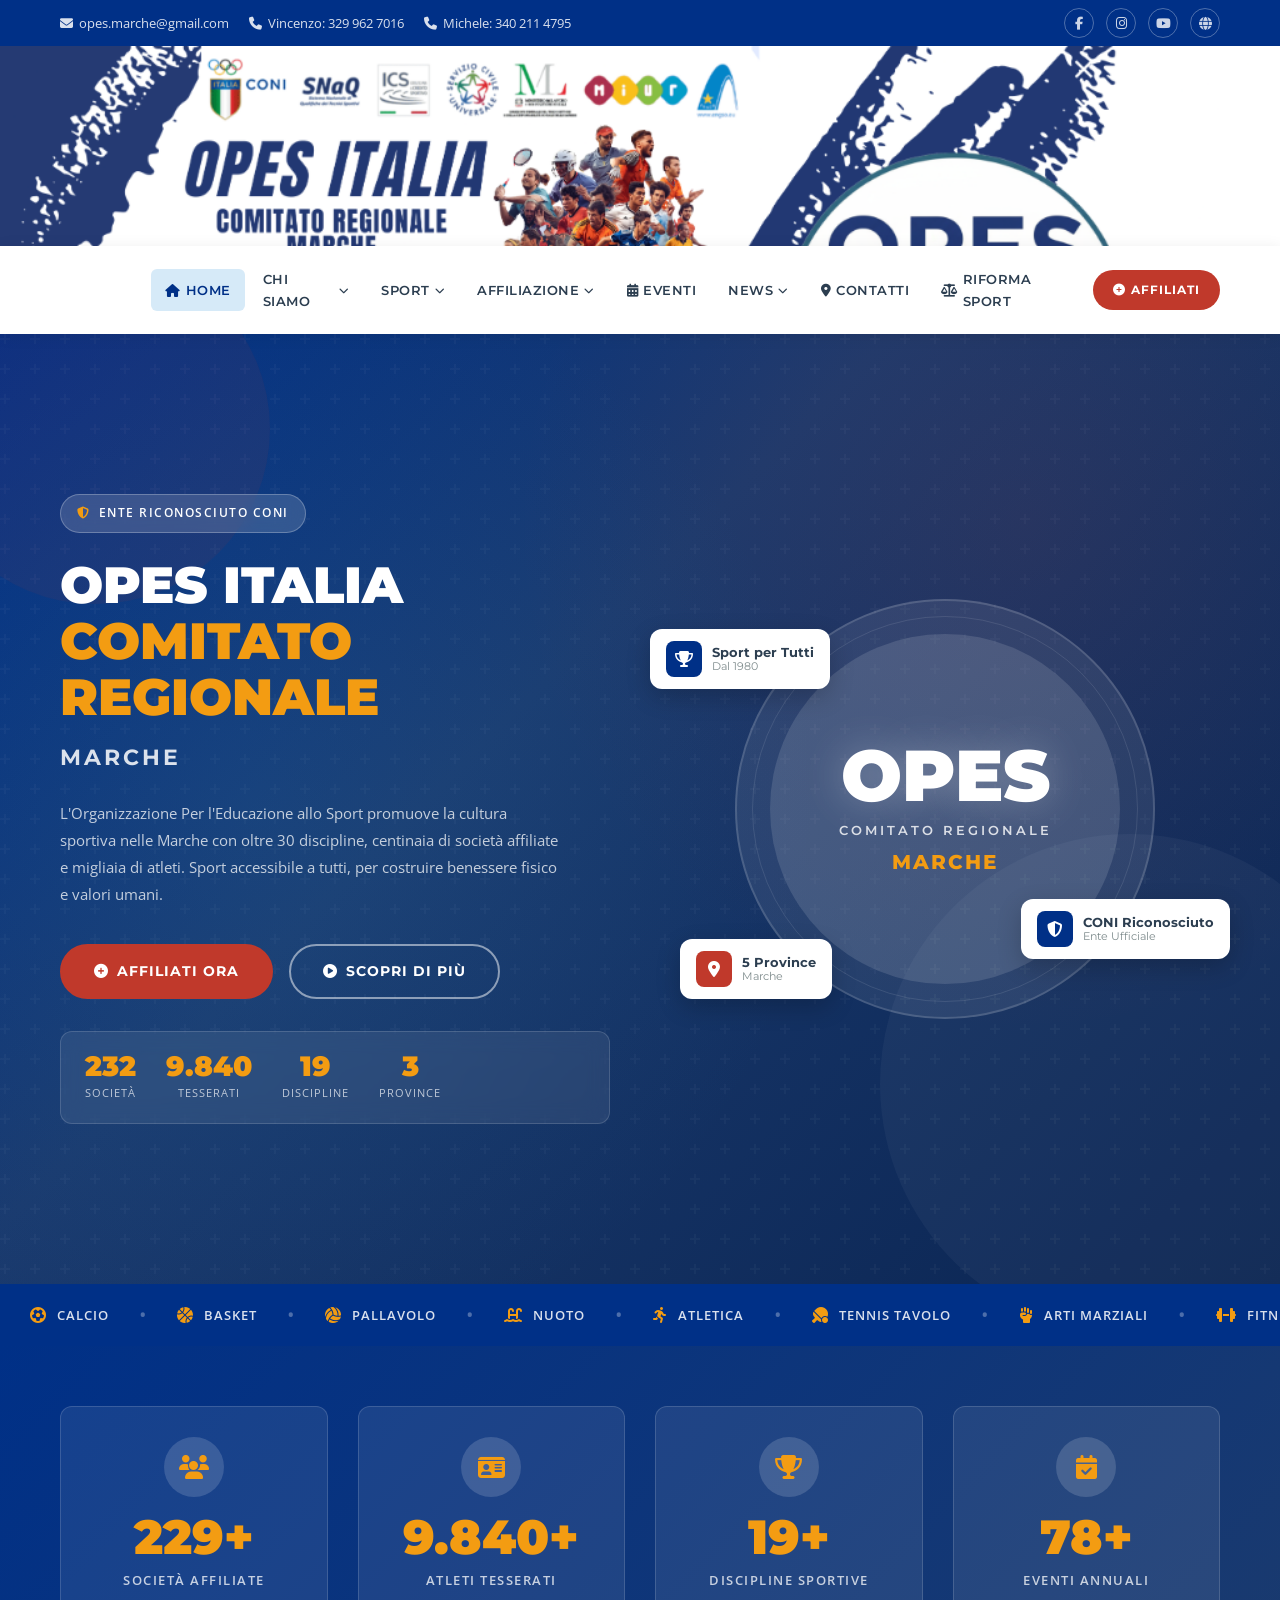
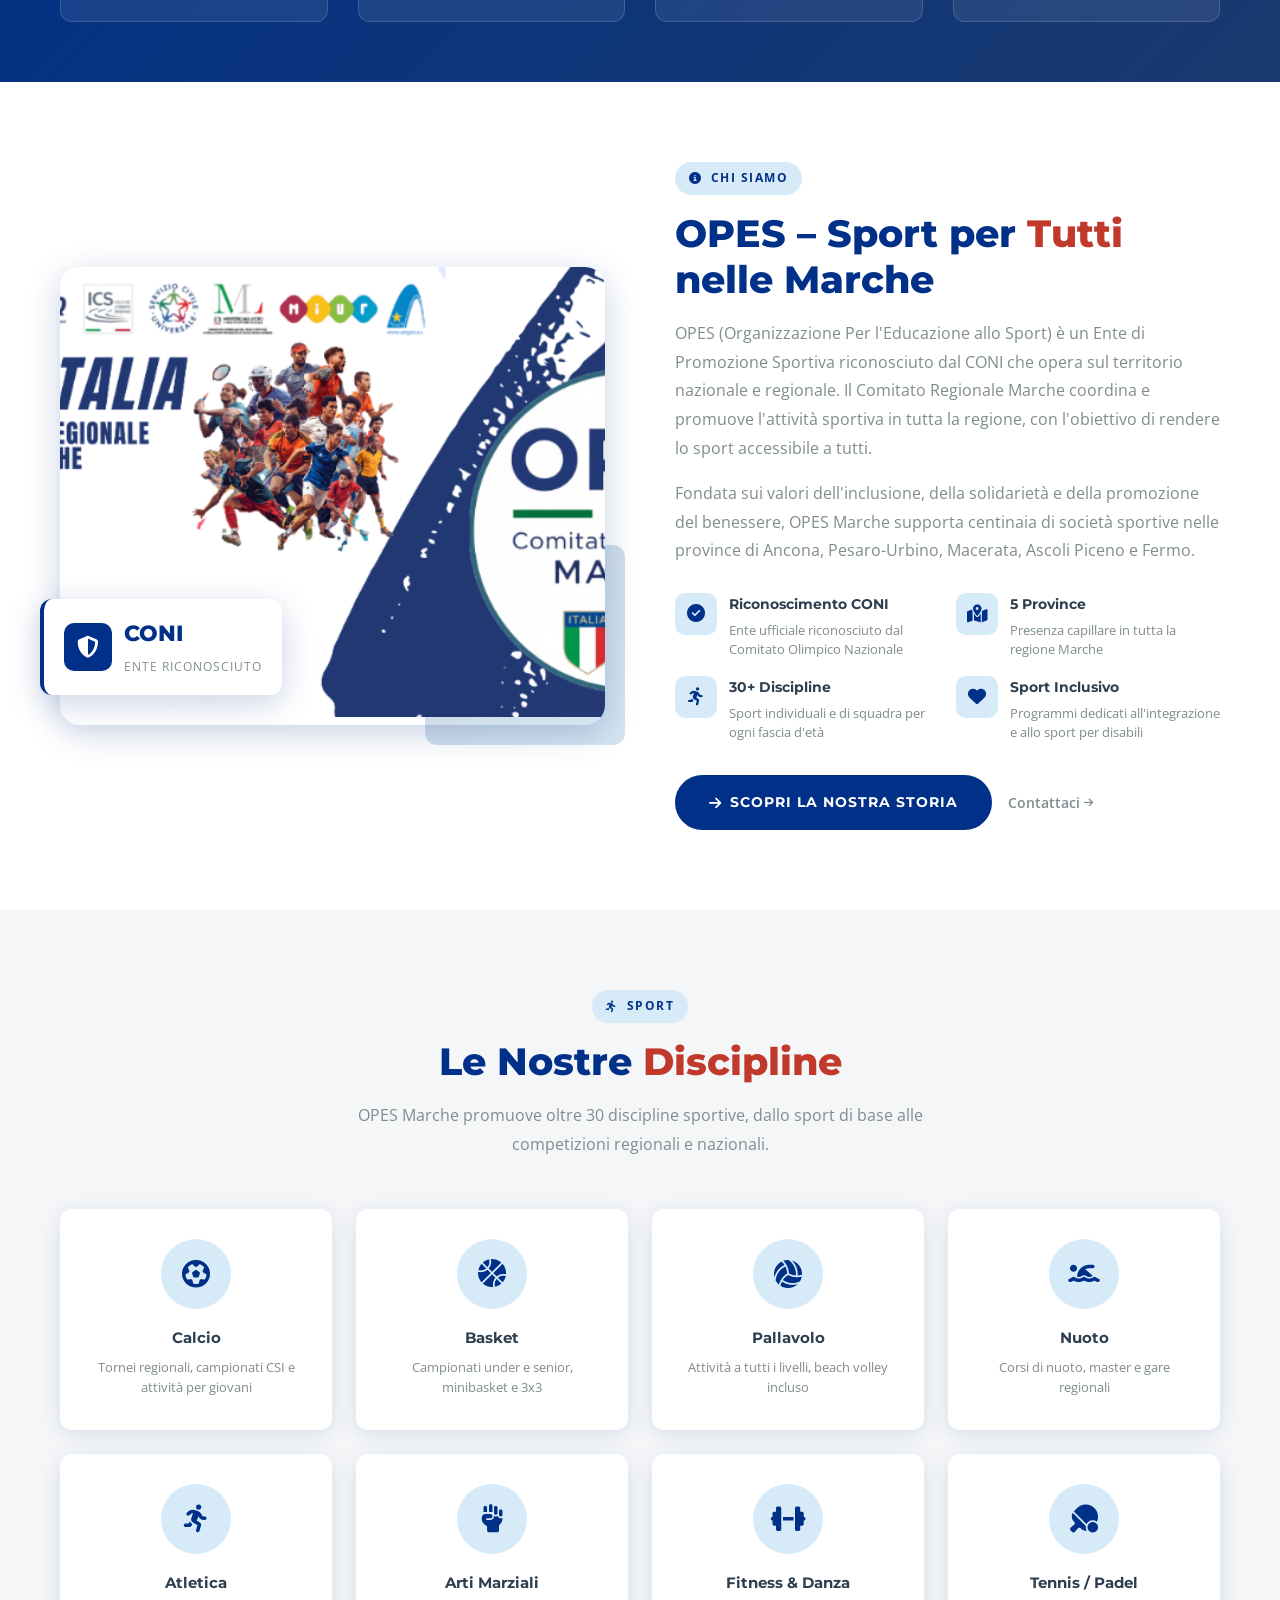
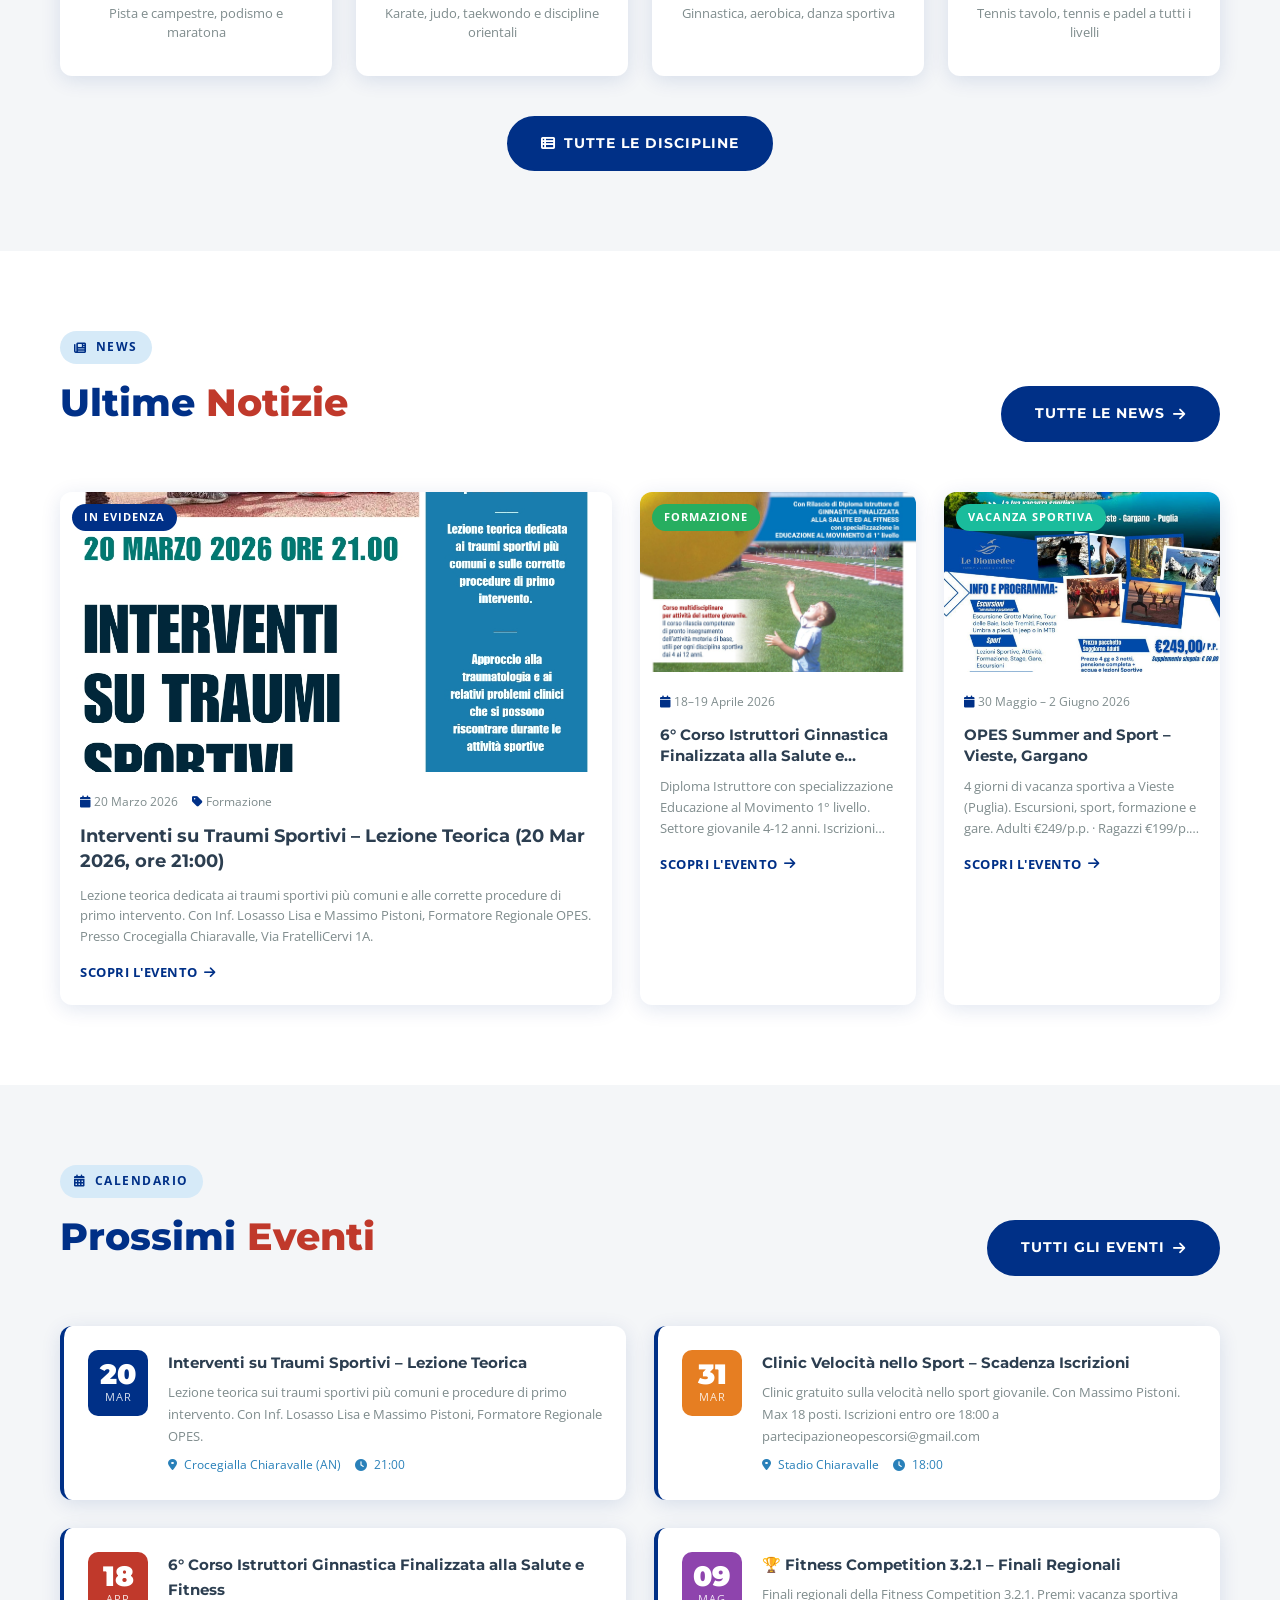
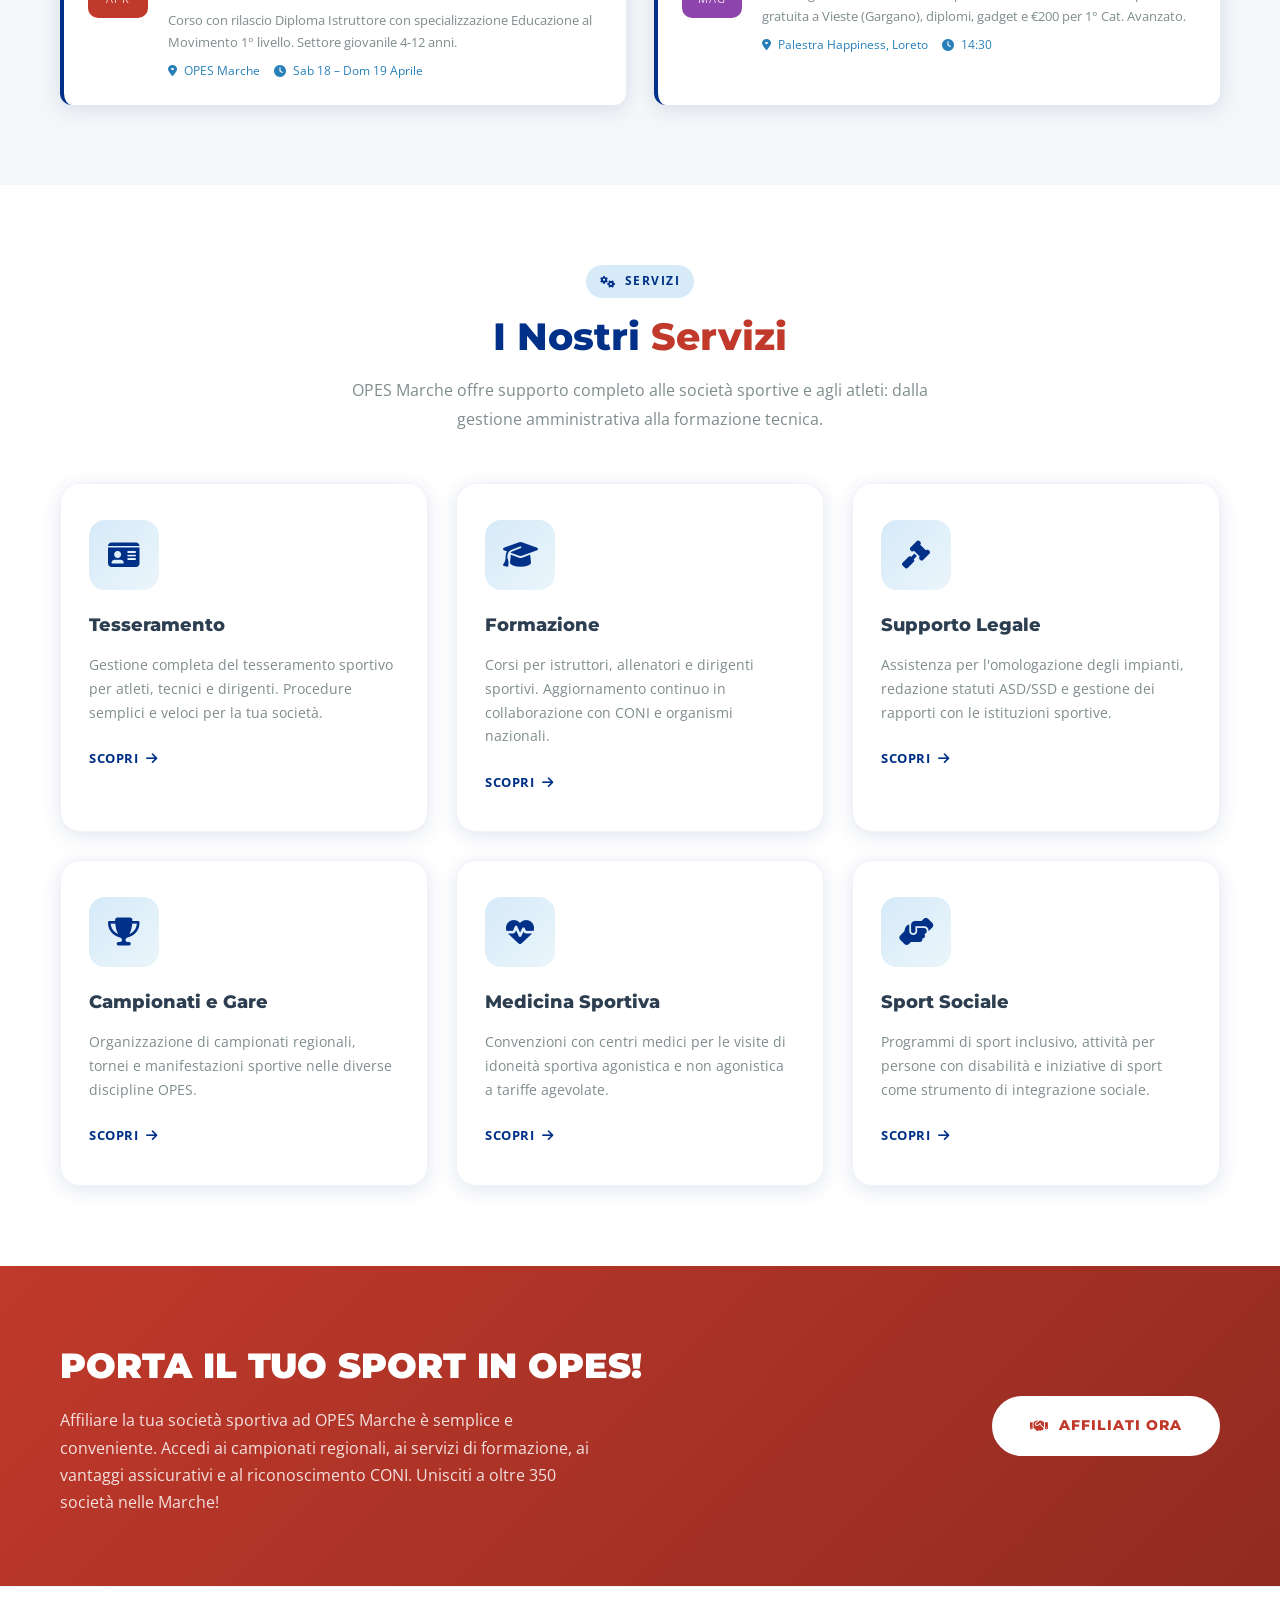
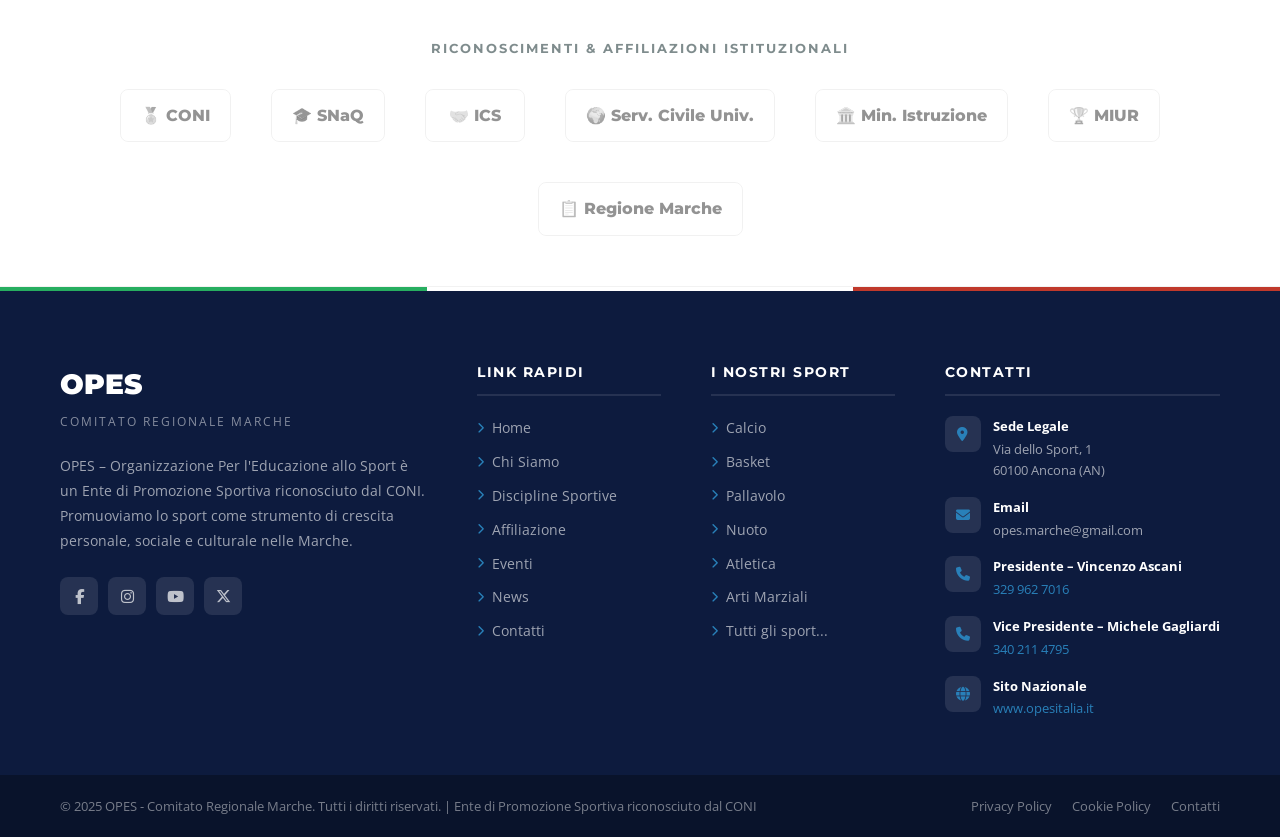
==== commit 8c41051c: "Add files via upload" ====
--- a/index.html
+++ b/index.html
@@ -43,7 +43,10 @@
           <i class="fas fa-envelope"></i> opes.marche@gmail.com
         </a>
         <a href="tel:+393299627016">
-          <i class="fas fa-phone"></i> 329 962 7016
+          <i class="fas fa-phone"></i> Vincenzo: 329 962 7016
+        </a>
+        <a href="tel:+393402114795">
+          <i class="fas fa-phone"></i> Michele: 340 211 4795
         </a>
       </div>
       <div class="top-bar-right">
@@ -67,10 +70,7 @@
         
         <!-- Logo -->
         <a href="index.html" class="logo-area" aria-label="Home OPES Marche">
-          <div class="logo-text-area">
-            <div class="logo-title">OPES</div>
-            <div class="logo-subtitle">Comitato Reg. Marche</div>
-          </div>
+          <img src="images/logo-opes.png" alt="OPES Comitato Regionale Marche" style="height:52px; width:auto; object-fit:contain; filter: brightness(0) invert(1);">
         </a>
 
         <!-- Menu -->
@@ -132,13 +132,23 @@
 
           <li class="nav-item">
             <a href="news.html" class="nav-link">
-              <i class="fas fa-newspaper"></i> News
-            </a>
+              News <i class="fas fa-chevron-down fa-xs"></i>
+            </a>
+            <ul class="dropdown">
+              <li><a href="news.html" class="dropdown-link"><i class="fas fa-newspaper"></i> News Comitato Marche</a></li>
+              <li><a href="https://www.opesitalia.it/news/" target="_blank" class="dropdown-link"><i class="fas fa-globe"></i> News OPES Italia</a></li>
+            </ul>
           </li>
 
           <li class="nav-item">
             <a href="contatti.html" class="nav-link">
               <i class="fas fa-map-marker-alt"></i> Contatti
+            </a>
+          </li>
+
+          <li class="nav-item">
+            <a href="https://www.opespiemonte.it/riforma-dello-sport/" target="_blank" class="nav-link">
+              <i class="fas fa-balance-scale"></i> Riforma Sport
             </a>
           </li>
 
@@ -484,50 +494,50 @@
         <a href="news.html" class="btn-blue" style="white-space: nowrap;">Tutte le News <i class="fas fa-arrow-right"></i></a>
       </div>
       <div class="news-grid" id="newsGrid">
-        <!-- News caricate dinamicamente -->
+        <!-- Evento 1: Fitness Competition -->
         <div class="news-card featured fade-in">
           <div class="news-img">
-            <img src="https://images.unsplash.com/photo-1461896836934-ffe607ba8211?w=700&q=80" alt="Sport Marche" loading="lazy">
+            <img src="images/event-traumi.jpg" alt="Interventi su Traumi Sportivi" loading="lazy">
             <span class="news-category">In Evidenza</span>
           </div>
           <div class="news-body">
             <div class="news-meta">
-              <span><i class="fas fa-calendar"></i> 5 Marzo 2025</span>
-              <span><i class="fas fa-tag"></i> Comunicati</span>
-            </div>
-            <h3>Campionati Regionali Marche 2025: il calendario completo degli eventi sportivi OPES</h3>
-            <p>Pubblicato il calendario ufficiale dei campionati regionali OPES Marche per la stagione 2025. Tutte le discipline, le date e le sedi degli eventi sportivi nelle cinque province marchigiane.</p>
-            <a href="news.html" class="news-link">Leggi tutto <i class="fas fa-arrow-right"></i></a>
+              <span><i class="fas fa-calendar"></i> 20 Marzo 2026</span>
+              <span><i class="fas fa-tag"></i> Formazione</span>
+            </div>
+            <h3>Interventi su Traumi Sportivi – Lezione Teorica (20 Mar 2026, ore 21:00)</h3>
+            <p>Lezione teorica dedicata ai traumi sportivi più comuni e alle corrette procedure di primo intervento. Con Inf. Losasso Lisa e Massimo Pistoni, Formatore Regionale OPES. Presso Crocegialla Chiaravalle, Via FratelliCervi 1A.</p>
+            <a href="eventi.html" class="news-link">Scopri l'evento <i class="fas fa-arrow-right"></i></a>
           </div>
         </div>
 
         <div class="news-card fade-in">
           <div class="news-img">
-            <img src="https://images.unsplash.com/photo-1547347298-4074fc3086f0?w=400&q=80" alt="Affiliazione" loading="lazy">
-            <span class="news-category red">Affiliazioni</span>
+            <img src="images/event-corso-istruttori.jpg" alt="Corso Istruttori Ginnastica" loading="lazy">
+            <span class="news-category green">Formazione</span>
           </div>
           <div class="news-body">
             <div class="news-meta">
-              <span><i class="fas fa-calendar"></i> 1 Mar 2025</span>
-            </div>
-            <h3>Apertura iscrizioni per la stagione sportiva 2025/2026</h3>
-            <p>Dal 1° marzo sono aperte le affiliazioni per la nuova stagione sportiva OPES.</p>
-            <a href="affiliazione.html" class="news-link">Leggi tutto <i class="fas fa-arrow-right"></i></a>
+              <span><i class="fas fa-calendar"></i> 18–19 Aprile 2026</span>
+            </div>
+            <h3>6° Corso Istruttori Ginnastica Finalizzata alla Salute e Fitness</h3>
+            <p>Diploma Istruttore con specializzazione Educazione al Movimento 1° livello. Settore giovanile 4-12 anni. Iscrizioni aperte.</p>
+            <a href="eventi.html" class="news-link">Scopri l'evento <i class="fas fa-arrow-right"></i></a>
           </div>
         </div>
 
         <div class="news-card fade-in">
           <div class="news-img">
-            <img src="https://images.unsplash.com/photo-1593079831268-3381b0db4a77?w=400&q=80" alt="Formazione" loading="lazy">
-            <span class="news-category green">Formazione</span>
+            <img src="images/event-summer-sport.jpg" alt="OPES Summer and Sport" loading="lazy">
+            <span class="news-category" style="background:#1abc9c;">Vacanza Sportiva</span>
           </div>
           <div class="news-body">
             <div class="news-meta">
-              <span><i class="fas fa-calendar"></i> 20 Feb 2025</span>
-            </div>
-            <h3>Corso per Istruttori Sportivi: prossima edizione ad Ancona</h3>
-            <p>Nuovo corso di formazione per istruttori sportivi OPES nelle Marche.</p>
-            <a href="news.html" class="news-link">Leggi tutto <i class="fas fa-arrow-right"></i></a>
+              <span><i class="fas fa-calendar"></i> 30 Maggio – 2 Giugno 2026</span>
+            </div>
+            <h3>OPES Summer and Sport – Vieste, Gargano</h3>
+            <p>4 giorni di vacanza sportiva a Vieste (Puglia). Escursioni, sport, formazione e gare. Adulti €249/p.p. · Ragazzi €199/p.p. · 0-2 anni gratis.</p>
+            <a href="eventi.html" class="news-link">Scopri l'evento <i class="fas fa-arrow-right"></i></a>
           </div>
         </div>
       </div>
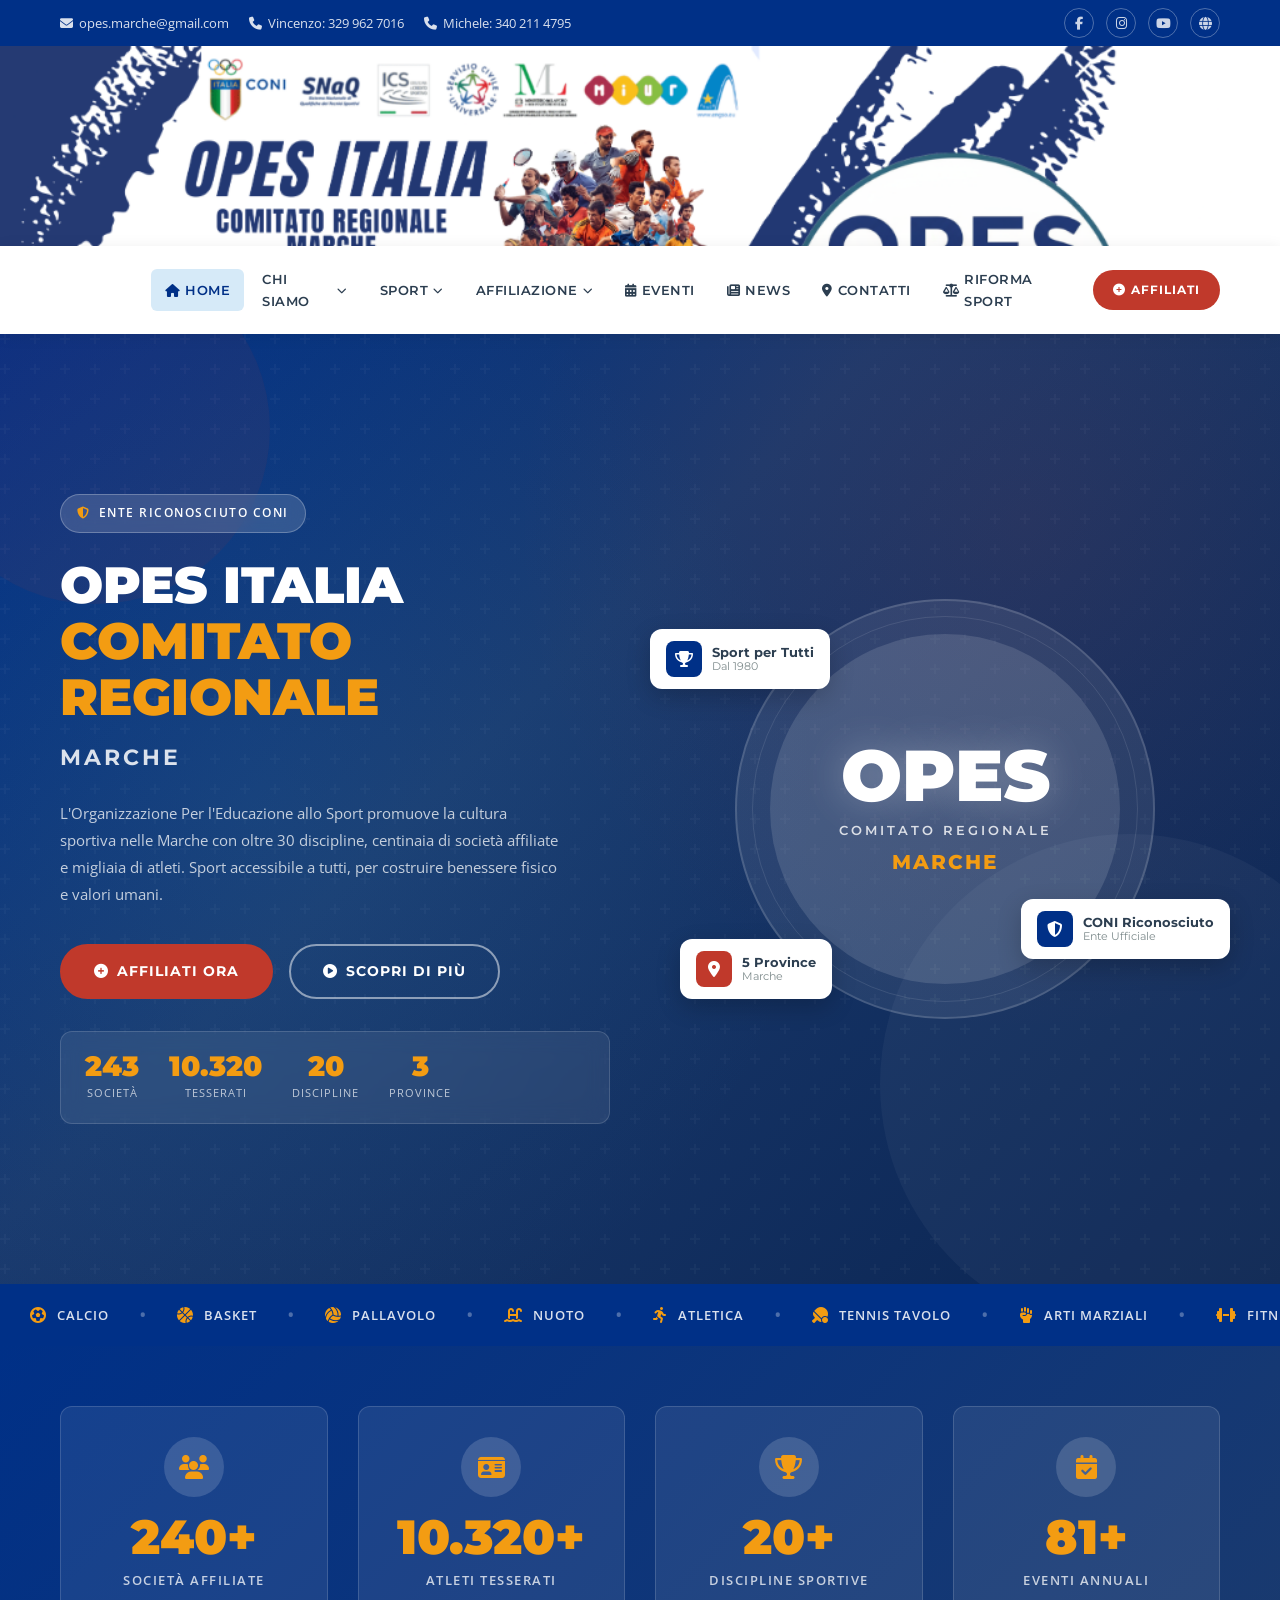
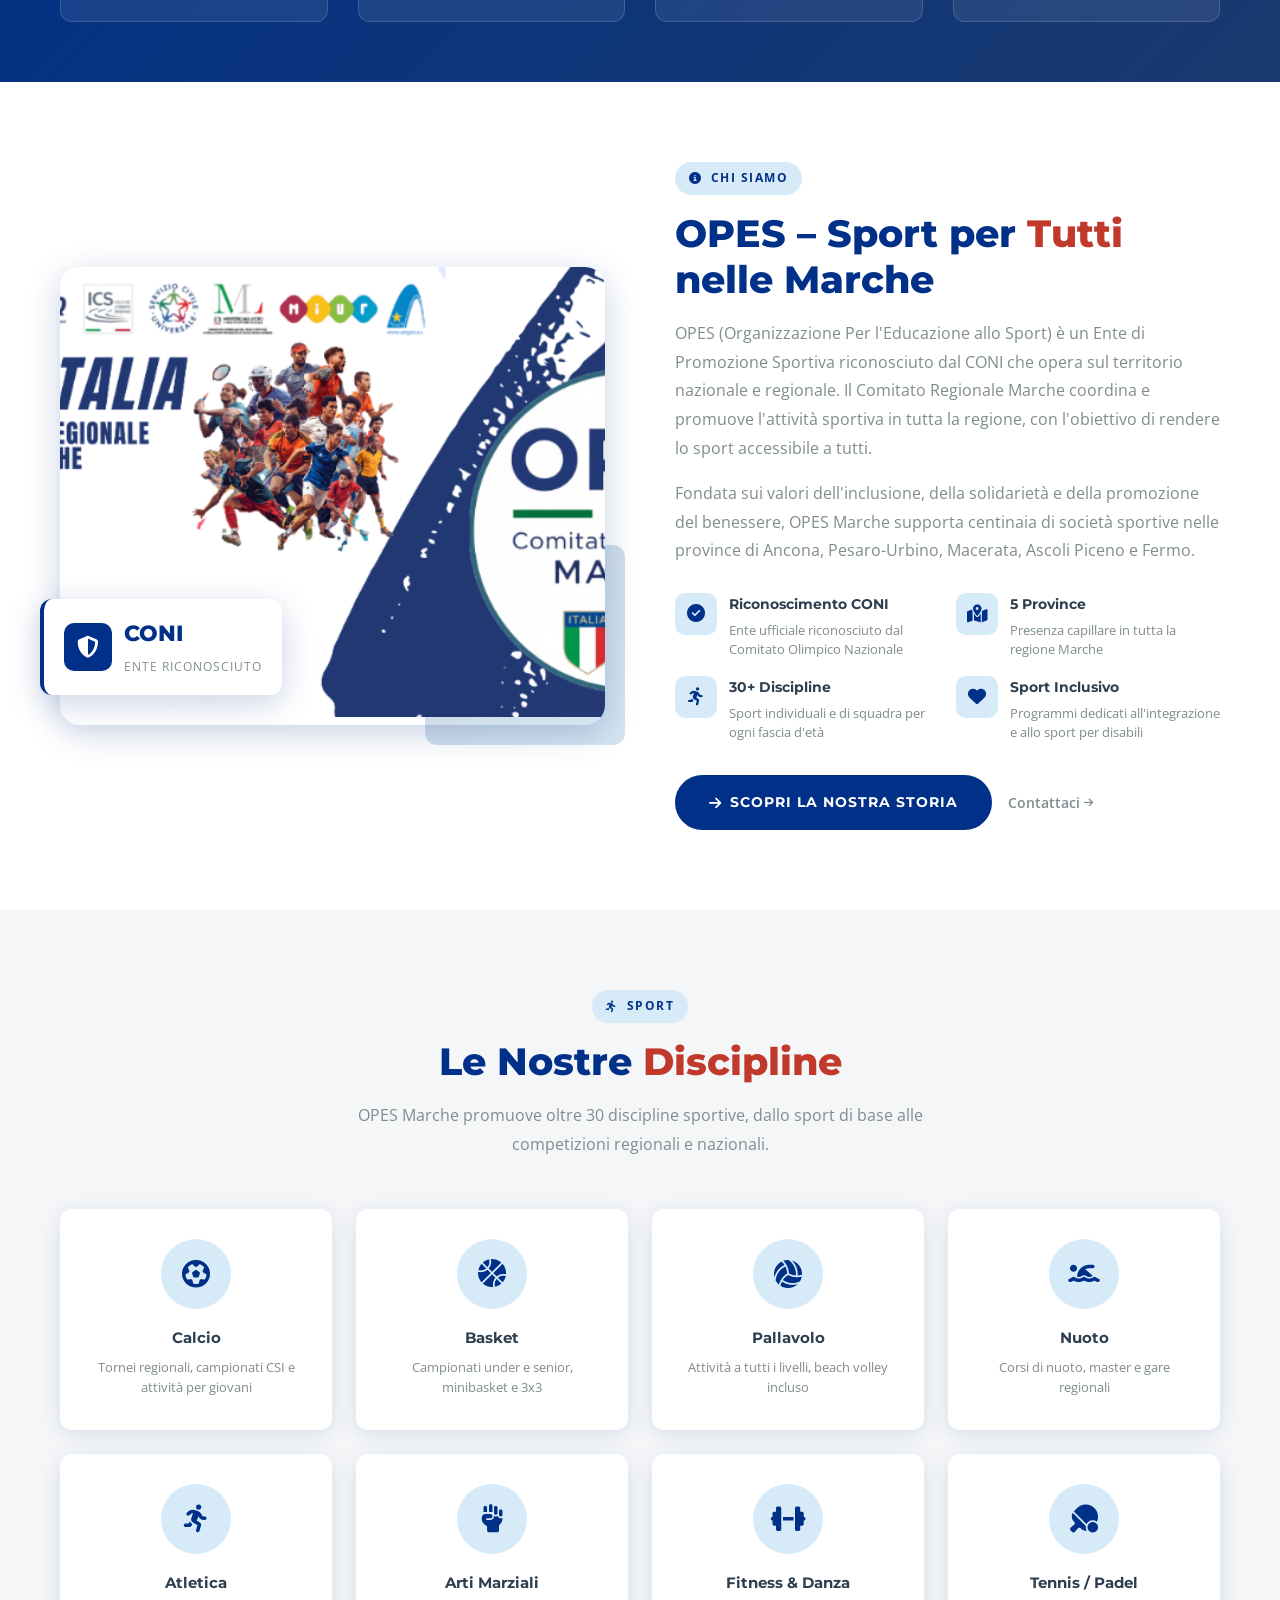
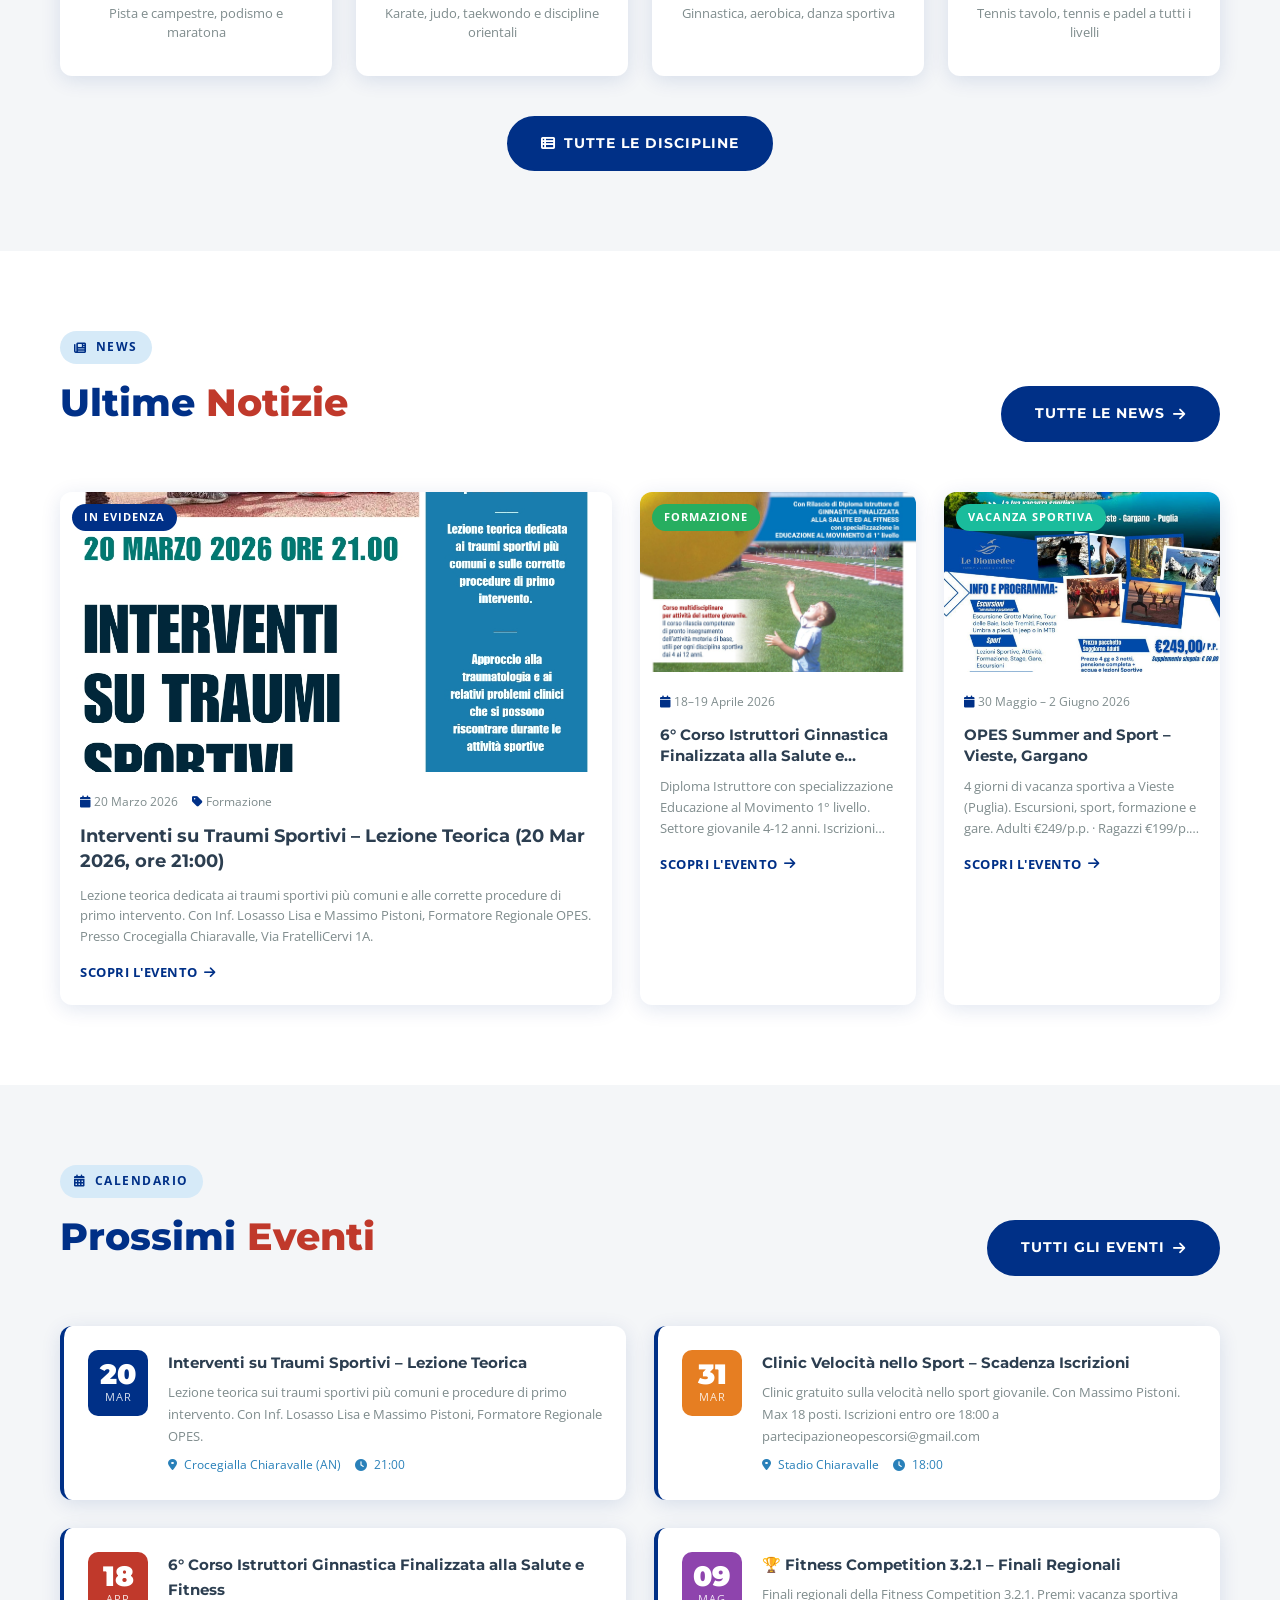
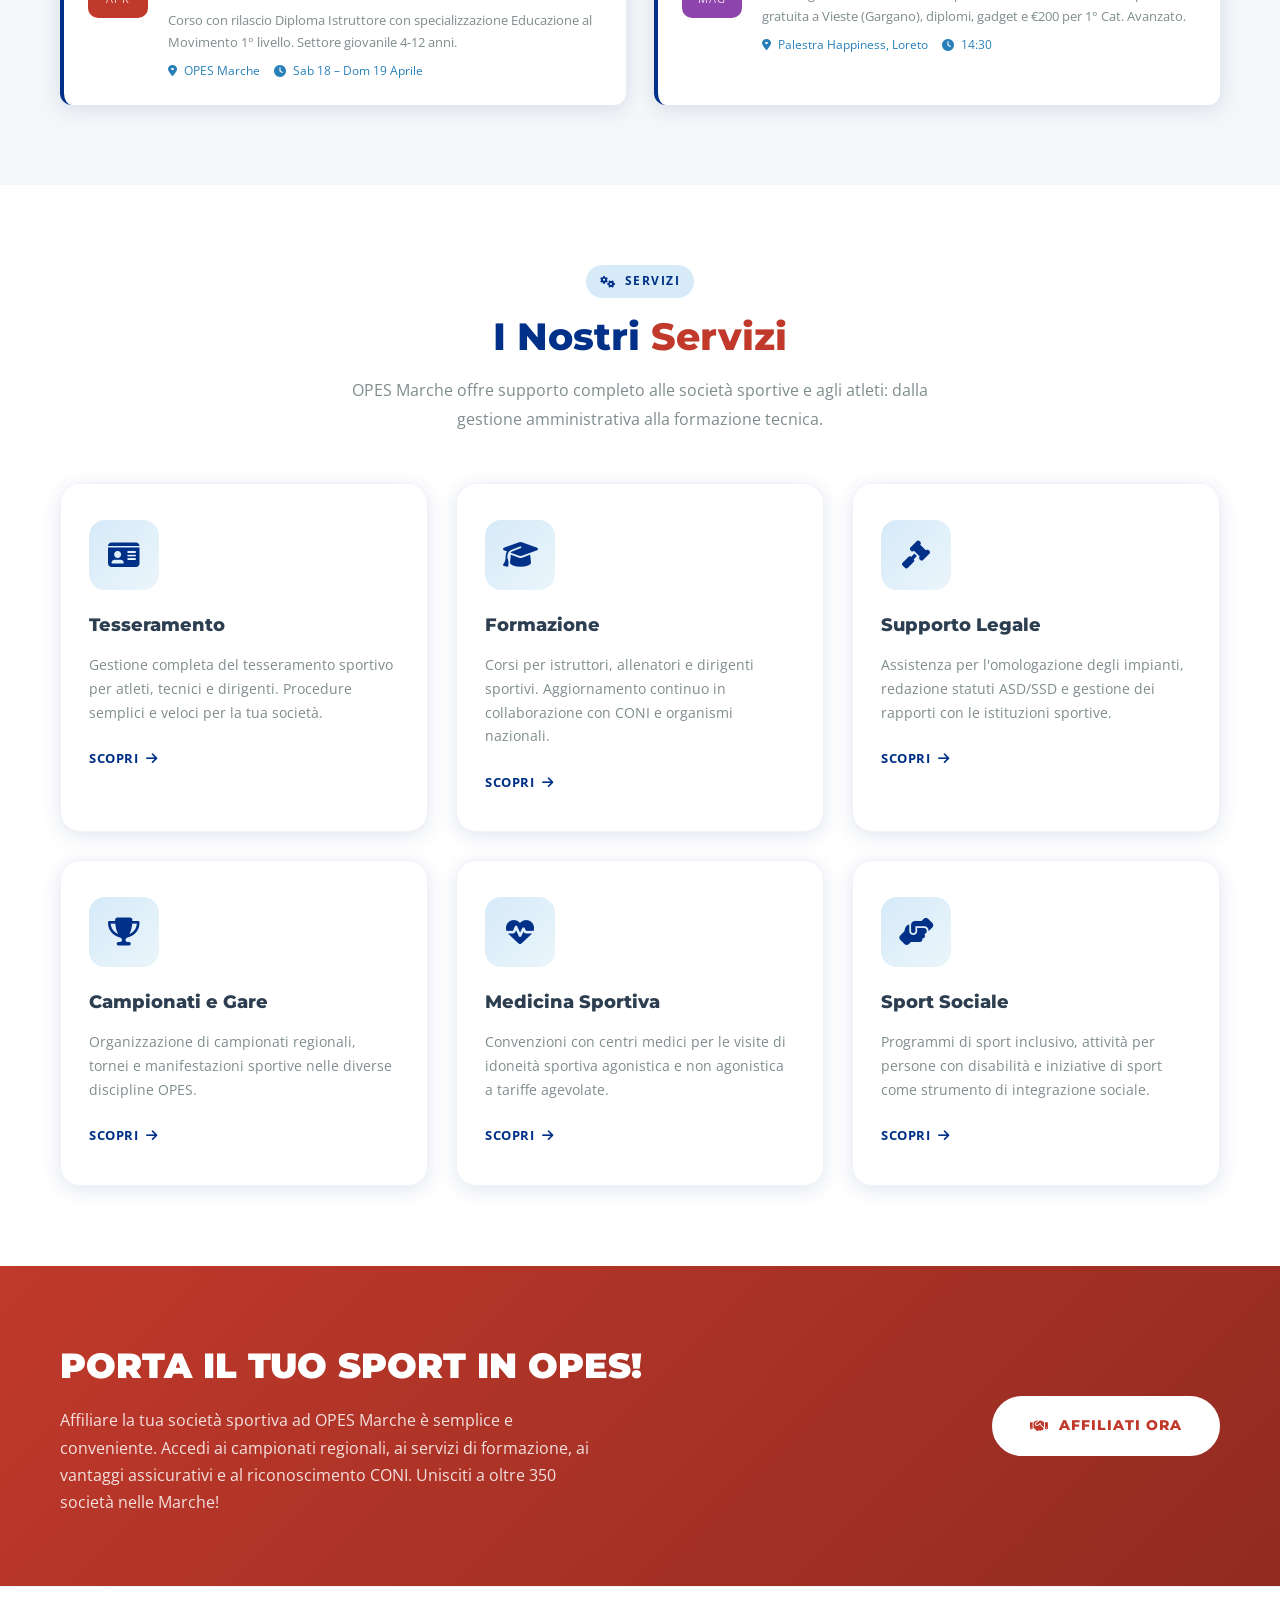
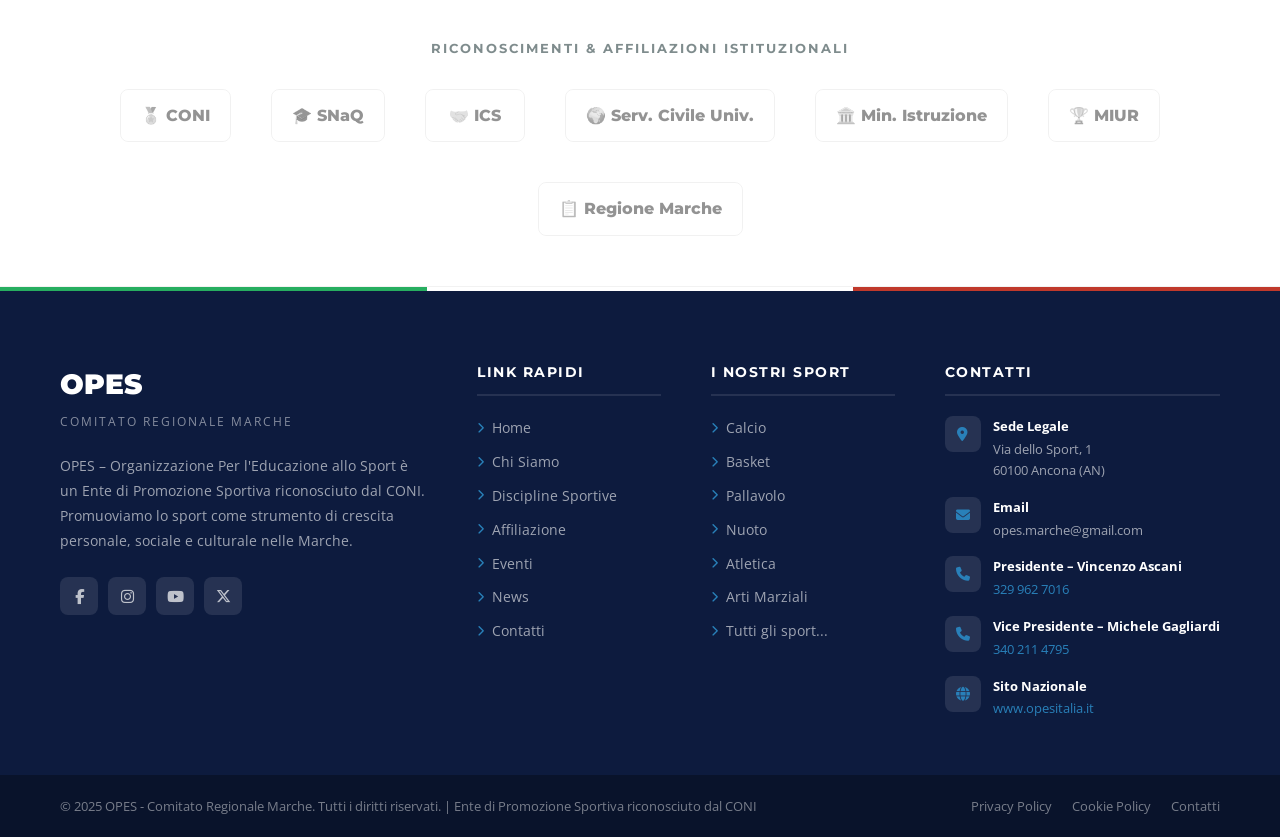
==== commit 6c6e1c53: "Add files via upload" ====
--- a/index.html
+++ b/index.html
@@ -131,13 +131,9 @@
           </li>
 
           <li class="nav-item">
-            <a href="news.html" class="nav-link">
-              News <i class="fas fa-chevron-down fa-xs"></i>
-            </a>
-            <ul class="dropdown">
-              <li><a href="news.html" class="dropdown-link"><i class="fas fa-newspaper"></i> News Comitato Marche</a></li>
-              <li><a href="https://www.opesitalia.it/news/" target="_blank" class="dropdown-link"><i class="fas fa-globe"></i> News OPES Italia</a></li>
-            </ul>
+            <a href="https://www.opesitalia.it/news/" target="_blank" class="nav-link">
+              <i class="fas fa-newspaper"></i> News
+            </a>
           </li>
 
           <li class="nav-item">
@@ -748,7 +744,7 @@
               <li><a href="sport.html"><i class="fas fa-chevron-right"></i> Discipline Sportive</a></li>
               <li><a href="affiliazione.html"><i class="fas fa-chevron-right"></i> Affiliazione</a></li>
               <li><a href="eventi.html"><i class="fas fa-chevron-right"></i> Eventi</a></li>
-              <li><a href="news.html"><i class="fas fa-chevron-right"></i> News</a></li>
+              <li><a href="https://www.opesitalia.it/news/" target="_blank"><i class="fas fa-chevron-right"></i> News</a></li>
               <li><a href="contatti.html"><i class="fas fa-chevron-right"></i> Contatti</a></li>
             </ul>
           </div>
